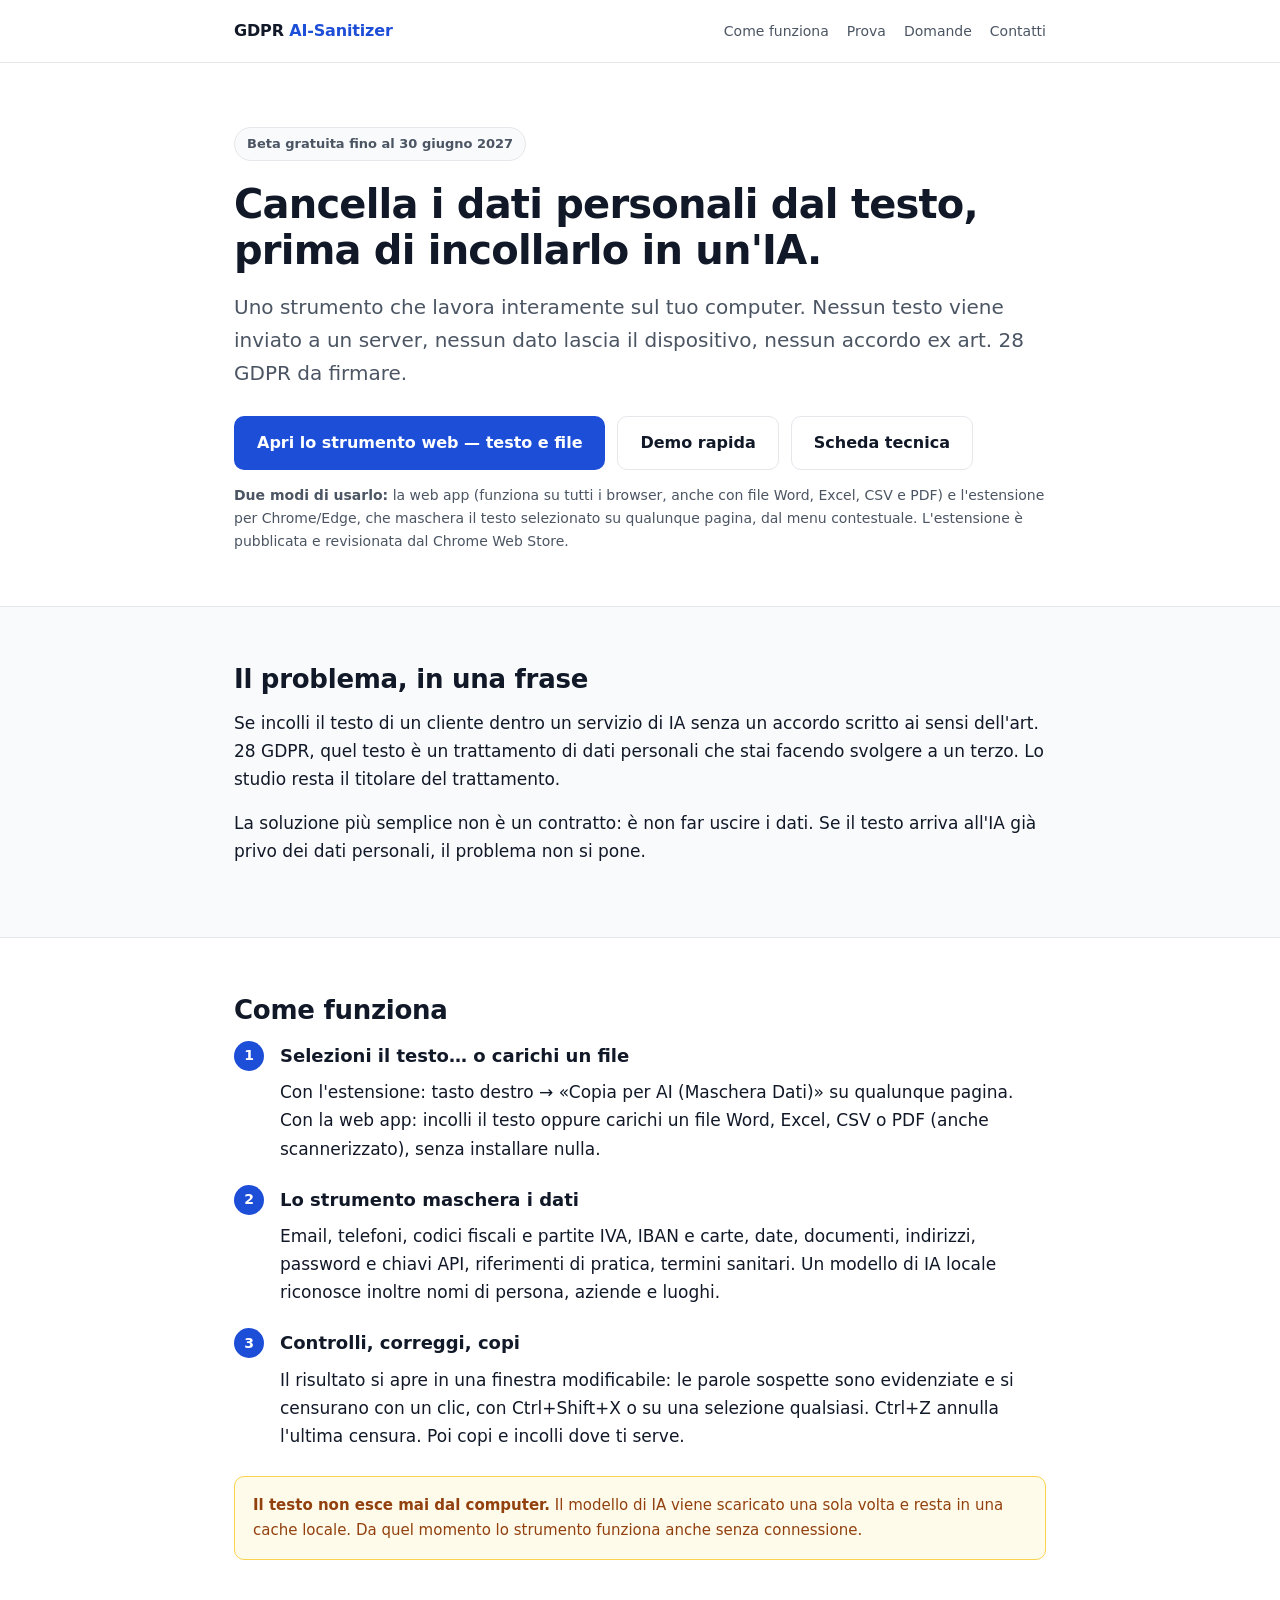
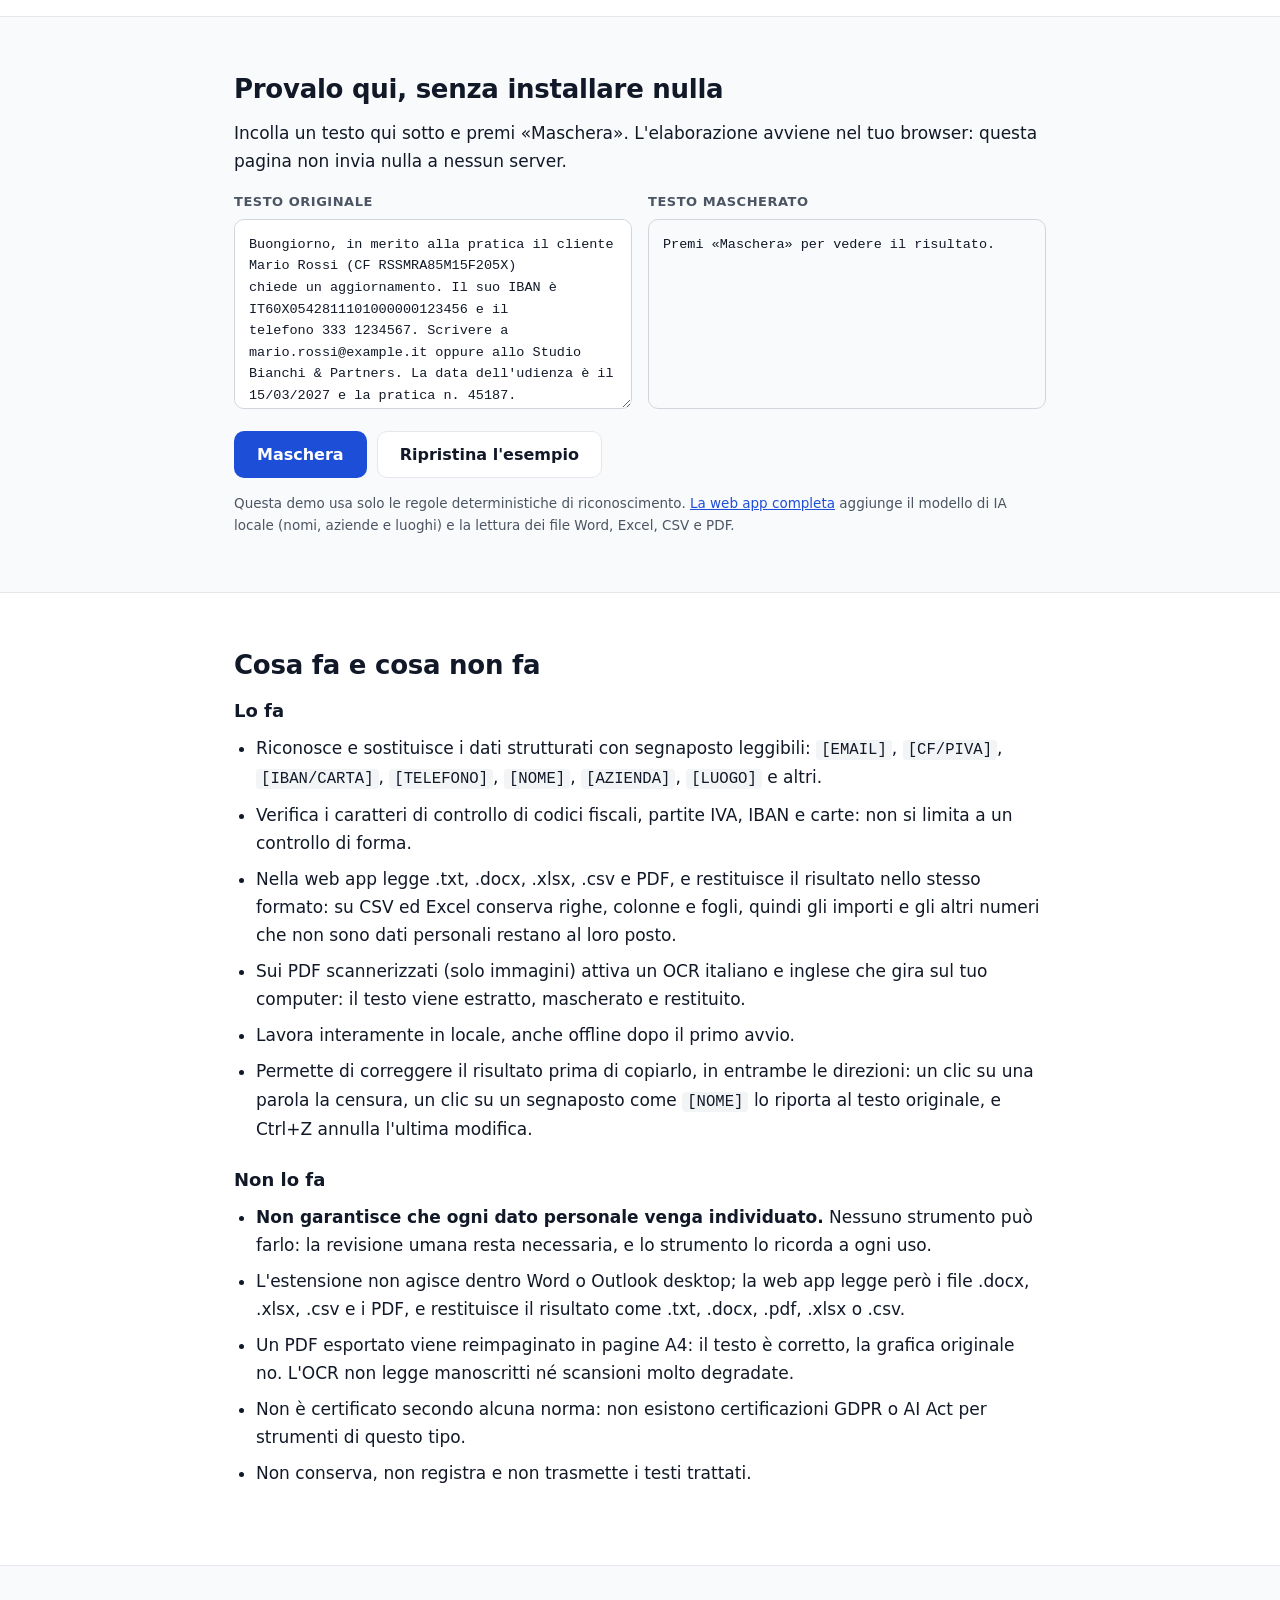
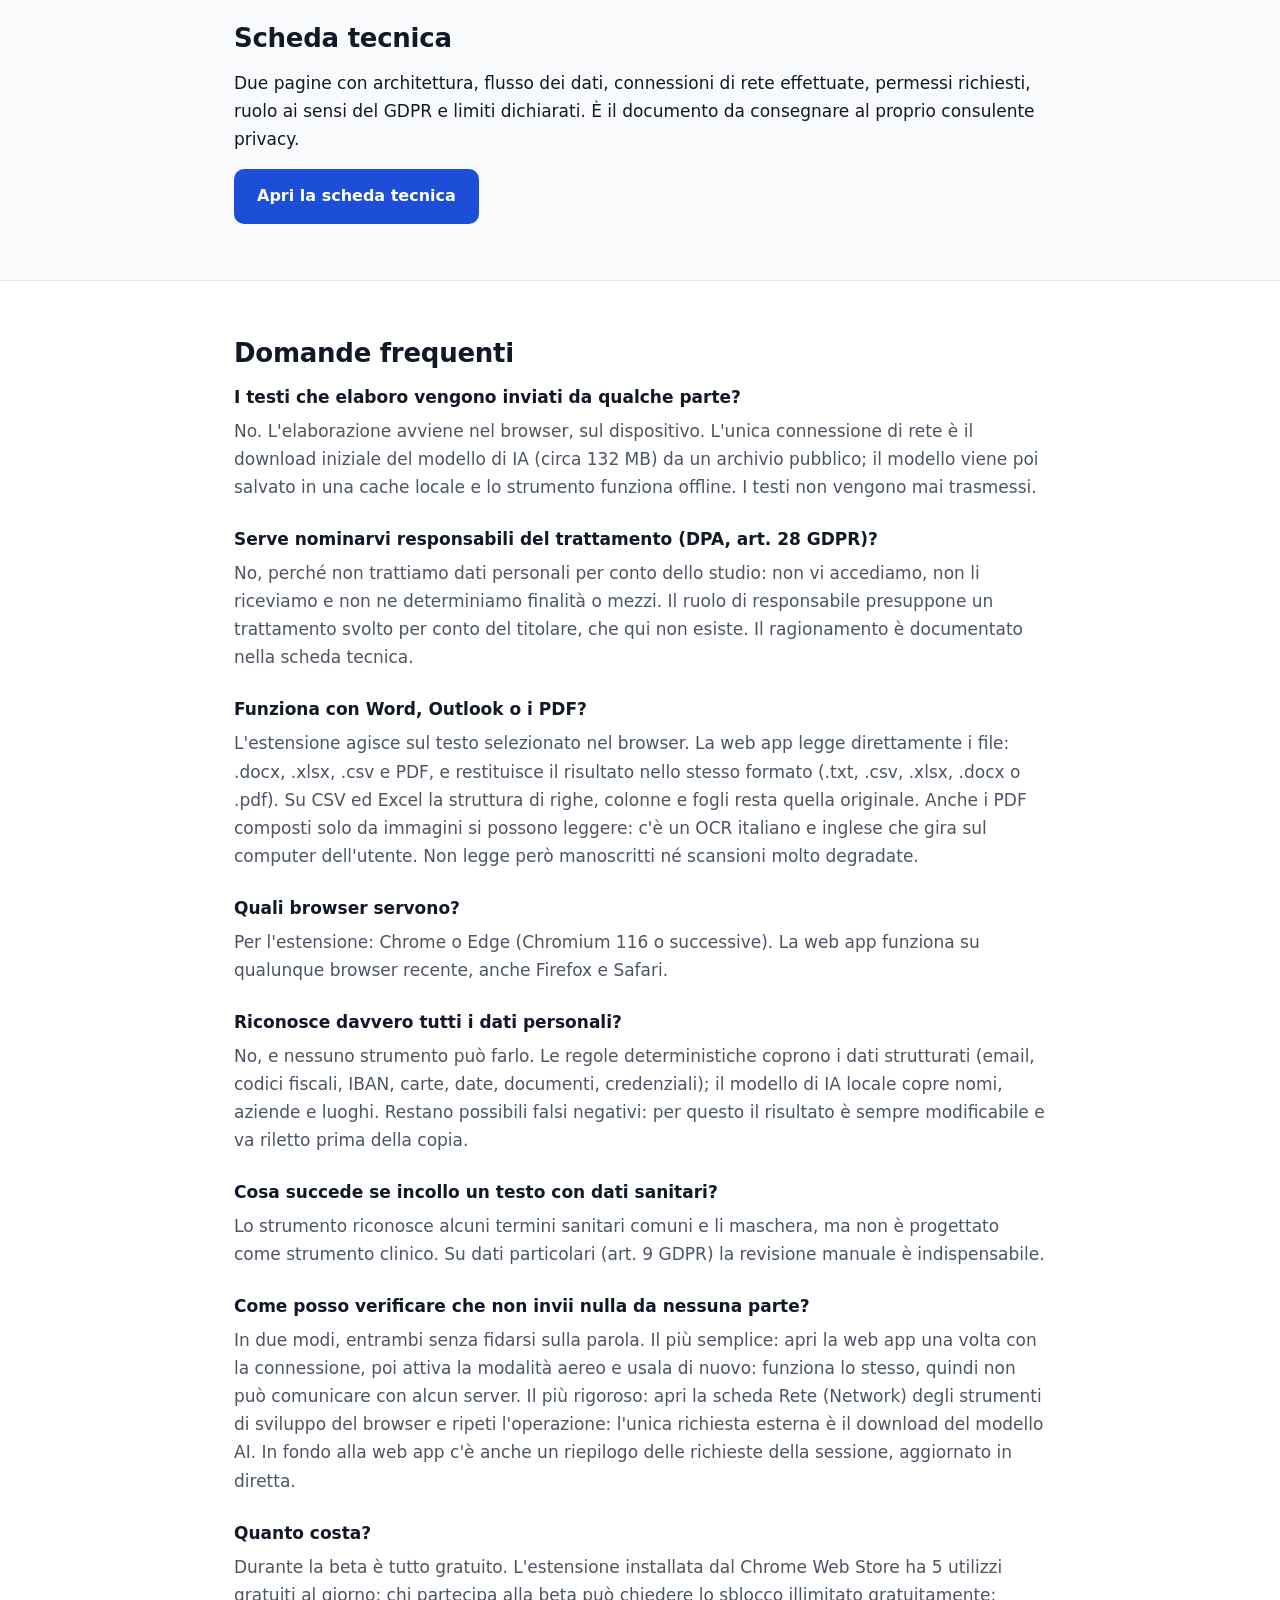
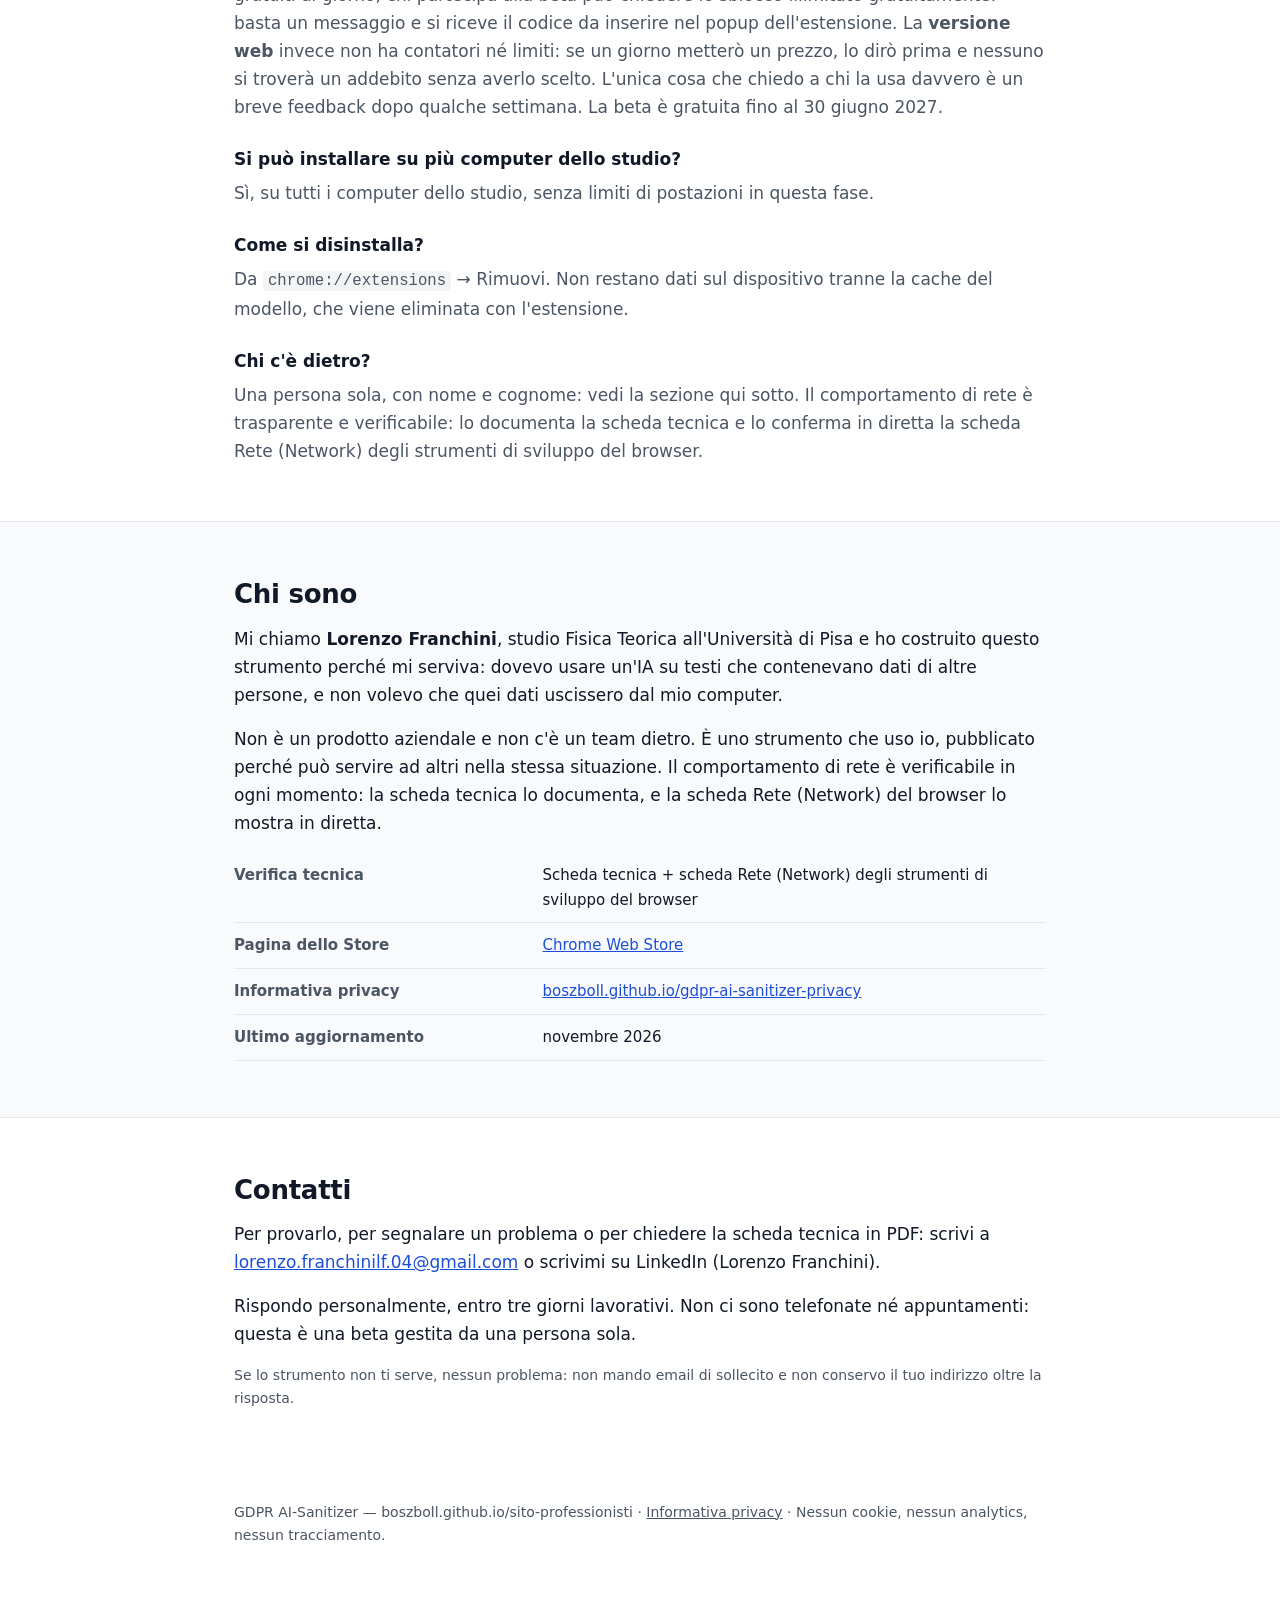
==== index.html @ 6999cfe6 "Aggiorna sito per professionisti" ====
<!doctype html>
<!--
  Landing page per studi professionali — GDPR AI-Sanitizer
  ---------------------------------------------------------------------------
  File autosufficiente: nessun font esterno, nessuno script di terze parti,
  nessun cookie, nessun analytics. Coerente con il prodotto che descrive.

  PRIMA DI PUBBLICARE, sostituire i segnaposto:
    Lorenzo Franchini          nome e cognome (es. Mario Rossi)
    Università di Pisa    (es. Università degli Studi di Milano)
    lorenzo.franchinilf.04@gmail.com         (es. info@tuodominio.it) — MAI una gmail
    boszboll.github.io/sito-professionisti       (es. gdpr-sanitizer.it)
    novembre 2026     (es. novembre 2026)
-->
<html lang="it">
<head>
<meta charset="utf-8">
<meta name="viewport" content="width=device-width, initial-scale=1">
<title>GDPR AI-Sanitizer — cancellare i dati personali prima di incollarli in un'IA</title>
<meta name="description" content="Strumento locale che rimuove dati personali dal testo prima di incollarlo in ChatGPT o in un'altra IA. Nessun testo lascia il computer, nessun accordo ex art. 28 da firmare.">
<meta name="robots" content="index, follow">
<link rel="icon" href="data:,">
<style>
  :root {
    --ink: #111827;
    --ink-soft: #4b5563;
    --line: #e5e7eb;
    --bg: #ffffff;
    --bg-soft: #f9fafb;
    --accent: #1d4ed8;
    --accent-dark: #1e40af;
    --warn-bg: #fffbeb;
    --warn-line: #fcd34d;
    --warn-ink: #92400e;
  }
  *, *::before, *::after { box-sizing: border-box; }
  html { -webkit-text-size-adjust: 100%; }
  body {
    margin: 0;
    background: var(--bg);
    color: var(--ink);
    font-family: ui-sans-serif, system-ui, -apple-system, "Segoe UI", Roboto, "Helvetica Neue", Arial, sans-serif;
    font-size: 17px;
    line-height: 1.65;
  }
  .wrap { width: 100%; max-width: 860px; margin: 0 auto; padding: 0 24px; }
  header.site { border-bottom: 1px solid var(--line); }
  header.site .wrap { display: flex; align-items: center; justify-content: space-between; gap: 16px; padding-top: 18px; padding-bottom: 18px; }
  .brand { font-weight: 700; font-size: 16px; letter-spacing: -0.01em; }
  .brand span { color: var(--accent); }
  header.site nav { display: flex; gap: 18px; font-size: 14px; }
  header.site nav a { color: var(--ink-soft); text-decoration: none; }
  header.site nav a:hover { color: var(--accent); text-decoration: underline; }

  h1 { font-size: 40px; line-height: 1.15; letter-spacing: -0.02em; margin: 0 0 18px; font-weight: 800; }
  h2 { font-size: 26px; line-height: 1.25; letter-spacing: -0.01em; margin: 0 0 14px; font-weight: 700; }
  h3 { font-size: 18px; margin: 0 0 8px; font-weight: 700; }
  p { margin: 0 0 16px; }
  a { color: var(--accent); }
  .lead { font-size: 20px; color: var(--ink-soft); margin-bottom: 26px; }

  section { padding: 56px 0; border-bottom: 1px solid var(--line); }
  section:last-of-type { border-bottom: 0; }
  section.soft { background: var(--bg-soft); }

  .hero { padding: 64px 0 52px; }
  .hero .badge {
    display: inline-block; margin-bottom: 20px; padding: 5px 12px;
    border: 1px solid var(--line); border-radius: 999px;
    background: var(--bg-soft); color: var(--ink-soft);
    font-size: 13px; font-weight: 600;
  }
  .cta-row { display: flex; flex-wrap: wrap; gap: 12px; align-items: center; }
  .btn {
    display: inline-flex; align-items: center; justify-content: center;
    padding: 13px 22px; border-radius: 10px; border: 1px solid transparent;
    font-size: 16px; font-weight: 650; text-decoration: none; cursor: pointer;
    font-family: inherit;
  }
  .btn-primary { background: var(--accent); color: #fff; }
  .btn-primary:hover { background: var(--accent-dark); }
  .btn-secondary { background: #fff; color: var(--ink); border-color: var(--line); }
  .btn-secondary:hover { background: var(--bg-soft); }
  .cta-note { font-size: 14px; color: var(--ink-soft); margin: 14px 0 0; }

  ol.steps { counter-reset: s; list-style: none; margin: 0 0 26px; padding: 0; }
  ol.steps li { position: relative; padding-left: 46px; margin-bottom: 22px; }
  ol.steps li::before {
    counter-increment: s; content: counter(s);
    position: absolute; left: 0; top: 0;
    width: 30px; height: 30px; border-radius: 50%;
    background: var(--accent); color: #fff;
    display: flex; align-items: center; justify-content: center;
    font-size: 14px; font-weight: 700;
  }

  .demo-grid { display: grid; gap: 16px; }
  .demo-col label { display: block; font-size: 13px; font-weight: 700; margin-bottom: 6px; color: var(--ink-soft); text-transform: uppercase; letter-spacing: 0.04em; }
  textarea, pre.out {
    width: 100%; min-height: 190px; margin: 0; padding: 14px;
    border: 1px solid #d1d5db; border-radius: 10px;
    background: #fff; color: var(--ink);
    font-family: ui-monospace, SFMono-Regular, Menlo, Consolas, monospace;
    font-size: 13.5px; line-height: 1.6;
    white-space: pre-wrap; overflow-wrap: anywhere; overflow-y: auto;
  }
  textarea { resize: vertical; }
  textarea:focus { outline: 2px solid rgba(29, 78, 216, 0.35); border-color: var(--accent); }
  pre.out { background: #f9fafb; }
  pre.out .ph { background: #fde68a; color: #78350f; border-radius: 3px; padding: 0 1px; font-weight: 700; }
  .demo-bar { display: flex; flex-wrap: wrap; gap: 10px; align-items: center; margin-top: 14px; }
  .demo-count { font-size: 14px; color: var(--ink-soft); margin: 0; }
  .demo-note { font-size: 13.5px; color: var(--ink-soft); margin: 14px 0 0; }

  .box-warn { background: var(--warn-bg); border: 1px solid var(--warn-line); color: var(--warn-ink); border-radius: 10px; padding: 16px 18px; font-size: 15px; }
  .box-warn strong { font-weight: 700; }

  ul.plain { margin: 0 0 22px; padding-left: 22px; }
  ul.plain li { margin-bottom: 8px; }
  code { font-family: ui-monospace, SFMono-Regular, Menlo, Consolas, monospace; font-size: 0.92em; background: #f3f4f6; padding: 1px 5px; border-radius: 4px; }

  dl.faq { margin: 0; }
  dl.faq dt { font-weight: 700; margin-top: 24px; }
  dl.faq dt:first-child { margin-top: 0; }
  dl.faq dd { margin: 6px 0 0; color: var(--ink-soft); }

  table.meta { width: 100%; border-collapse: collapse; font-size: 15px; }
  table.meta th, table.meta td { text-align: left; padding: 10px 0; border-bottom: 1px solid var(--line); vertical-align: top; }
  table.meta th { width: 38%; color: var(--ink-soft); font-weight: 600; }

  footer.site { padding: 34px 0 48px; font-size: 14px; color: var(--ink-soft); }
  footer.site a { color: var(--ink-soft); }

  @media (min-width: 720px) { .demo-grid { grid-template-columns: 1fr 1fr; } }
  @media (max-width: 640px) {
    body { font-size: 16px; }
    h1 { font-size: 30px; }
    h2 { font-size: 22px; }
    .lead { font-size: 18px; }
    section { padding: 42px 0; }
    header.site nav { display: none; }
  }
</style>
</head>
<body>

<header class="site">
  <div class="wrap">
    <div class="brand">GDPR <span>AI-Sanitizer</span></div>
    <nav>
      <a href="#come-funziona">Come funziona</a>
      <a href="#prova">Prova</a>
      <a href="#domande">Domande</a>
      <a href="#contatti">Contatti</a>
    </nav>
  </div>
</header>

<main>

  <section class="hero">
    <div class="wrap">
      <div class="badge">Beta gratuita fino al 30 giugno 2027</div>
      <h1>Cancella i dati personali dal testo, prima di incollarlo in un'IA.</h1>
      <p class="lead">
        Uno strumento che lavora interamente sul tuo computer. Nessun testo viene inviato
        a un server, nessun dato lascia il dispositivo, nessun accordo ex art. 28 GDPR da firmare.
      </p>
      <div class="cta-row">
        <a class="btn btn-primary" href="app.html">Apri lo strumento web — testo e file</a>
        <a class="btn btn-secondary" href="#prova">Demo rapida</a>
        <a class="btn btn-secondary" href="scheda-tecnica.html">Scheda tecnica</a>
      </div>
      <p class="cta-note">
        <strong>Due modi di usarlo:</strong> la web app (funziona su tutti i browser, anche con file
        Word, Excel, CSV e PDF) e l'estensione per Chrome/Edge, che maschera il testo selezionato su
        qualunque pagina, dal menu contestuale. L'estensione è pubblicata e revisionata dal
        Chrome Web Store.
      </p>
    </div>
  </section>

  <section class="soft">
    <div class="wrap">
      <h2>Il problema, in una frase</h2>
      <p>
        Se incolli il testo di un cliente dentro un servizio di IA senza un accordo scritto
        ai sensi dell'art. 28 GDPR, quel testo è un trattamento di dati personali che stai
        facendo svolgere a un terzo. Lo studio resta il titolare del trattamento.
      </p>
      <p>
        La soluzione più semplice non è un contratto: è non far uscire i dati.
        Se il testo arriva all'IA già privo dei dati personali, il problema non si pone.
      </p>
    </div>
  </section>

  <section id="come-funziona">
    <div class="wrap">
      <h2>Come funziona</h2>
      <ol class="steps">
        <li>
          <h3>Selezioni il testo… o carichi un file</h3>
          <p>
            Con l'estensione: tasto destro &rarr; «Copia per AI (Maschera Dati)» su qualunque
            pagina. Con la web app: incolli il testo oppure carichi un file Word, Excel, CSV
            o PDF (anche scannerizzato), senza installare nulla.
          </p>
        </li>
        <li>
          <h3>Lo strumento maschera i dati</h3>
          <p>
            Email, telefoni, codici fiscali e partite IVA, IBAN e carte, date, documenti,
            indirizzi, password e chiavi API, riferimenti di pratica, termini sanitari.
            Un modello di IA locale riconosce inoltre nomi di persona, aziende e luoghi.
          </p>
        </li>
        <li>
          <h3>Controlli, correggi, copi</h3>
          <p>
            Il risultato si apre in una finestra modificabile: le parole sospette sono
            evidenziate e si censurano con un clic, con Ctrl+Shift+X o su una selezione
            qualsiasi. Ctrl+Z annulla l'ultima censura. Poi copi e incolli dove ti serve.
          </p>
        </li>
      </ol>
      <div class="box-warn">
        <strong>Il testo non esce mai dal computer.</strong> Il modello di IA viene scaricato
        una sola volta e resta in una cache locale. Da quel momento lo strumento funziona
        anche senza connessione.
      </div>
    </div>
  </section>

  <section id="prova" class="soft">
    <div class="wrap">
      <h2>Provalo qui, senza installare nulla</h2>
      <p>
        Incolla un testo qui sotto e premi «Maschera». L'elaborazione avviene nel tuo browser:
        questa pagina non invia nulla a nessun server.
      </p>
      <div class="demo-grid">
        <div class="demo-col">
          <label for="demo-input">Testo originale</label>
          <textarea id="demo-input" spellcheck="false"></textarea>
        </div>
        <div class="demo-col">
          <label for="demo-output">Testo mascherato</label>
          <pre class="out" id="demo-output" aria-live="polite">Il risultato apparirà qui.</pre>
        </div>
      </div>
      <div class="demo-bar">
        <button class="btn btn-primary" type="button" id="demo-run">Maschera</button>
        <button class="btn btn-secondary" type="button" id="demo-reset">Ripristina l'esempio</button>
        <p class="demo-count" id="demo-count"></p>
      </div>
      <p class="demo-note">
        Questa demo usa solo le regole deterministiche di riconoscimento.
        <a href="app.html">La web app completa</a> aggiunge il modello di IA locale
        (nomi, aziende e luoghi) e la lettura dei file Word, Excel, CSV e PDF.
      </p>
    </div>
  </section>

  <section>
    <div class="wrap">
      <h2>Cosa fa e cosa non fa</h2>
      <h3>Lo fa</h3>
      <ul class="plain">
        <li>Riconosce e sostituisce i dati strutturati con segnaposto leggibili: <code>[EMAIL]</code>, <code>[CF/PIVA]</code>, <code>[IBAN/CARTA]</code>, <code>[TELEFONO]</code>, <code>[NOME]</code>, <code>[AZIENDA]</code>, <code>[LUOGO]</code> e altri.</li>
        <li>Verifica i caratteri di controllo di codici fiscali, partite IVA, IBAN e carte: non si limita a un controllo di forma.</li>
        <li>Nella web app legge .txt, .docx, .xlsx, .csv e PDF, e restituisce il risultato nello stesso formato: su CSV ed Excel conserva righe, colonne e fogli, quindi gli importi e gli altri numeri che non sono dati personali restano al loro posto.</li>
        <li>Sui PDF scannerizzati (solo immagini) attiva un OCR italiano e inglese che gira sul tuo computer: il testo viene estratto, mascherato e restituito.</li>
        <li>Lavora interamente in locale, anche offline dopo il primo avvio.</li>
        <li>Permette di correggere il risultato prima di copiarlo, in entrambe le direzioni: un clic su una parola la censura, un clic su un segnaposto come <code>[NOME]</code> lo riporta al testo originale, e Ctrl+Z annulla l'ultima modifica.</li>
      </ul>
      <h3>Non lo fa</h3>
      <ul class="plain">
        <li><strong>Non garantisce che ogni dato personale venga individuato.</strong> Nessuno strumento può farlo: la revisione umana resta necessaria, e lo strumento lo ricorda a ogni uso.</li>
        <li>L'estensione non agisce dentro Word o Outlook desktop; la web app legge però i file .docx, .xlsx, .csv e i PDF, e restituisce il risultato come .txt, .docx, .pdf, .xlsx o .csv.</li>
        <li>Un PDF esportato viene reimpaginato in pagine A4: il testo è corretto, la grafica originale no. L'OCR non legge manoscritti né scansioni molto degradate.</li>
        <li>Non è certificato secondo alcuna norma: non esistono certificazioni GDPR o AI Act per strumenti di questo tipo.</li>
        <li>Non conserva, non registra e non trasmette i testi trattati.</li>
      </ul>
    </div>
  </section>

  <section class="soft">
    <div class="wrap">
      <h2>Scheda tecnica</h2>
      <p>
        Due pagine con architettura, flusso dei dati, connessioni di rete effettuate,
        permessi richiesti, ruolo ai sensi del GDPR e limiti dichiarati.
        È il documento da consegnare al proprio consulente privacy.
      </p>
      <div class="cta-row">
        <a class="btn btn-primary" href="scheda-tecnica.html">Apri la scheda tecnica</a>
      </div>
    </div>
  </section>

  <section id="domande">
    <div class="wrap">
      <h2>Domande frequenti</h2>
      <dl class="faq">
        <dt>I testi che elaboro vengono inviati da qualche parte?</dt>
        <dd>
          No. L'elaborazione avviene nel browser, sul dispositivo. L'unica connessione di rete
          è il download iniziale del modello di IA (circa 132 MB) da un archivio pubblico;
          il modello viene poi salvato in una cache locale e lo strumento funziona offline.
          I testi non vengono mai trasmessi.
        </dd>

        <dt>Serve nominarvi responsabili del trattamento (DPA, art. 28 GDPR)?</dt>
        <dd>
          No, perché non trattiamo dati personali per conto dello studio: non vi accediamo,
          non li riceviamo e non ne determiniamo finalità o mezzi. Il ruolo di responsabile
          presuppone un trattamento svolto per conto del titolare, che qui non esiste.
          Il ragionamento è documentato nella scheda tecnica.
        </dd>

        <dt>Funziona con Word, Outlook o i PDF?</dt>
        <dd>
          L'estensione agisce sul testo selezionato nel browser. La web app legge direttamente
          i file: .docx, .xlsx, .csv e PDF, e restituisce il risultato nello stesso formato
          (.txt, .csv, .xlsx, .docx o .pdf). Su CSV ed Excel la struttura di righe, colonne e
          fogli resta quella originale. Anche i PDF composti solo da immagini si possono
          leggere: c'è un OCR italiano e inglese che gira sul computer dell'utente. Non legge
          però manoscritti né scansioni molto degradate.
        </dd>

        <dt>Quali browser servono?</dt>
        <dd>
          Per l'estensione: Chrome o Edge (Chromium 116 o successive). La web app funziona su
          qualunque browser recente, anche Firefox e Safari.
        </dd>

        <dt>Riconosce davvero tutti i dati personali?</dt>
        <dd>
          No, e nessuno strumento può farlo. Le regole deterministiche coprono i dati
          strutturati (email, codici fiscali, IBAN, carte, date, documenti, credenziali);
          il modello di IA locale copre nomi, aziende e luoghi. Restano possibili
          falsi negativi: per questo il risultato è sempre modificabile e va riletto
          prima della copia.
        </dd>

        <dt>Cosa succede se incollo un testo con dati sanitari?</dt>
        <dd>
          Lo strumento riconosce alcuni termini sanitari comuni e li maschera, ma non
          è progettato come strumento clinico. Su dati particolari (art. 9 GDPR) la
          revisione manuale è indispensabile.
        </dd>

        <dt>Come posso verificare che non invii nulla da nessuna parte?</dt>
        <dd>
          In due modi, entrambi senza fidarsi sulla parola. Il più semplice: apri la web app
          una volta con la connessione, poi attiva la modalità aereo e usala di nuovo:
          funziona lo stesso, quindi non può comunicare con alcun server. Il più rigoroso:
          apri la scheda Rete (Network) degli strumenti di sviluppo del browser e ripeti
          l'operazione: l'unica richiesta esterna è il download del modello AI. In fondo
          alla web app c'è anche un riepilogo delle richieste della sessione, aggiornato
          in diretta.
        </dd>

        <dt>Quanto costa?</dt>
        <dd>
          Durante la beta è tutto gratuito. L'estensione installata dal Chrome Web Store ha
          5 utilizzi gratuiti al giorno; chi partecipa alla beta può chiedere lo sblocco
          illimitato gratuitamente: basta un messaggio e si riceve il codice da inserire nel
          popup dell'estensione. La <strong>versione web</strong> invece non ha contatori né
          limiti: se un giorno metterò un prezzo, lo dirò prima e nessuno si troverà un
          addebito senza averlo scelto. L'unica cosa che chiedo a chi la usa davvero è un breve
          feedback dopo qualche settimana. La beta è gratuita fino al 30 giugno 2027.
        </dd>

        <dt>Si può installare su più computer dello studio?</dt>
        <dd>Sì, su tutti i computer dello studio, senza limiti di postazioni in questa fase.</dd>

        <dt>Come si disinstalla?</dt>
        <dd>
          Da <code>chrome://extensions</code> &rarr; Rimuovi. Non restano dati sul dispositivo
          tranne la cache del modello, che viene eliminata con l'estensione.
        </dd>

        <dt>Chi c'è dietro?</dt>
        <dd>
          Una persona sola, con nome e cognome: vedi la sezione qui sotto. Il comportamento di
          rete è trasparente e verificabile: lo documenta la scheda tecnica e lo conferma in
          diretta la scheda Rete (Network) degli strumenti di sviluppo del browser.
        </dd>
      </dl>
    </div>
  </section>

  <section class="soft">
    <div class="wrap">
      <h2>Chi sono</h2>
      <p>
        Mi chiamo <strong>Lorenzo Franchini</strong>, studio Fisica Teorica all'Università di Pisa
        e ho costruito questo strumento perché mi serviva: dovevo usare un'IA su testi che
        contenevano dati di altre persone, e non volevo che quei dati uscissero dal mio computer.
      </p>
      <p>
        Non è un prodotto aziendale e non c'è un team dietro. È uno strumento che uso io,
        pubblicato perché può servire ad altri nella stessa situazione. Il comportamento di rete
        è verificabile in ogni momento: la scheda tecnica lo documenta, e la scheda Rete (Network)
        del browser lo mostra in diretta.
      </p>
      <table class="meta">
        <tr><th>Verifica tecnica</th><td>Scheda tecnica + scheda Rete (Network) degli strumenti di sviluppo del browser</td></tr>
        <tr><th>Pagina dello Store</th><td><a href="https://chromewebstore.google.com/detail/moblojgamlhblckpdifjemingelgbige" rel="noopener noreferrer" target="_blank">Chrome Web Store</a></td></tr>
        <tr><th>Informativa privacy</th><td><a href="https://boszboll.github.io/gdpr-ai-sanitizer-privacy/" rel="noopener noreferrer" target="_blank">boszboll.github.io/gdpr-ai-sanitizer-privacy</a></td></tr>
        <tr><th>Ultimo aggiornamento</th><td>novembre 2026</td></tr>
      </table>
    </div>
  </section>

  <section id="contatti">
    <div class="wrap">
      <h2>Contatti</h2>
      <p>
        Per provarlo, per segnalare un problema o per chiedere la scheda tecnica in PDF:
        scrivi a <a href="mailto:lorenzo.franchinilf.04@gmail.com">lorenzo.franchinilf.04@gmail.com</a>
        o scrivimi su LinkedIn (Lorenzo Franchini).
      </p>
      <p>
        Rispondo personalmente, entro tre giorni lavorativi. Non ci sono telefonate né
        appuntamenti: questa è una beta gestita da una persona sola.
      </p>
      <p class="cta-note">
        Se lo strumento non ti serve, nessun problema: non mando email di sollecito
        e non conservo il tuo indirizzo oltre la risposta.
      </p>
    </div>
  </section>

</main>

<footer class="site">
  <div class="wrap">
    <p>
      GDPR AI-Sanitizer — boszboll.github.io/sito-professionisti · <a href="https://boszboll.github.io/gdpr-ai-sanitizer-privacy/">Informativa privacy</a> ·
      Nessun cookie, nessun analytics, nessun tracciamento.
    </p>
  </div>
</footer>

<script src="sanitizer.js"></script>
<script>
(function () {
  "use strict";

  var ESEMPIO = [
    "Buongiorno, in merito alla pratica il cliente Mario Rossi (CF RSSMRA85M15F205X)",
    "chiede un aggiornamento. Il suo IBAN è IT60X0542811101000000123456 e il",
    "telefono 333 1234567. Scrivere a mario.rossi@example.it oppure allo Studio",
    "Bianchi & Partners. La data dell'udienza è il 15/03/2027 e la pratica n. 45187."
  ].join("\n");

  var PLACEHOLDER = /\[(?:EMAIL|TELEFONO|CF\/PIVA|IBAN\/CARTA|DATA|DOCUMENTO|PRATICA|CVV|INDIRIZZO|DATI SANITARI|SEGRETO|CHIAVE PRIVATA|NOME|AZIENDA|LUOGO|CENSURATO)\]/g;

  var input = document.getElementById("demo-input");
  var output = document.getElementById("demo-output");
  var count = document.getElementById("demo-count");

  function riempi() {
    input.value = ESEMPIO;
    output.textContent = "Premi «Maschera» per vedere il risultato.";
    count.textContent = "";
  }

  function maschera() {
    var testo = input.value;
    output.textContent = "";
    if (!testo.trim()) {
      output.textContent = "Incolla un testo nella casella di sinistra.";
      count.textContent = "";
      return;
    }
    if (!window.GdprSanitizer || typeof window.GdprSanitizer.sanitize !== "function") {
      output.textContent = "Motore di mascheratura non caricato.";
      return;
    }

    var risultato = window.GdprSanitizer.sanitize(testo);
    var posizione = 0;
    var trovato;
    PLACEHOLDER.lastIndex = 0;
    // Il testo entra nel DOM solo con textContent: nessun innerHTML.
    while ((trovato = PLACEHOLDER.exec(risultato.text)) !== null) {
      output.appendChild(document.createTextNode(risultato.text.slice(posizione, trovato.index)));
      var segnaposto = document.createElement("span");
      segnaposto.className = "ph";
      segnaposto.textContent = trovato[0];
      output.appendChild(segnaposto);
      posizione = trovato.index + trovato[0].length;
    }
    output.appendChild(document.createTextNode(risultato.text.slice(posizione)));

    count.textContent = risultato.total === 0
      ? "Nessun dato strutturato riconosciuto."
      : risultato.total === 1
        ? "1 dato sostituito."
        : risultato.total + " dati sostituiti.";
  }

  document.getElementById("demo-run").addEventListener("click", maschera);
  document.getElementById("demo-reset").addEventListener("click", riempi);
  riempi();
})();
</script>

</body>
</html>
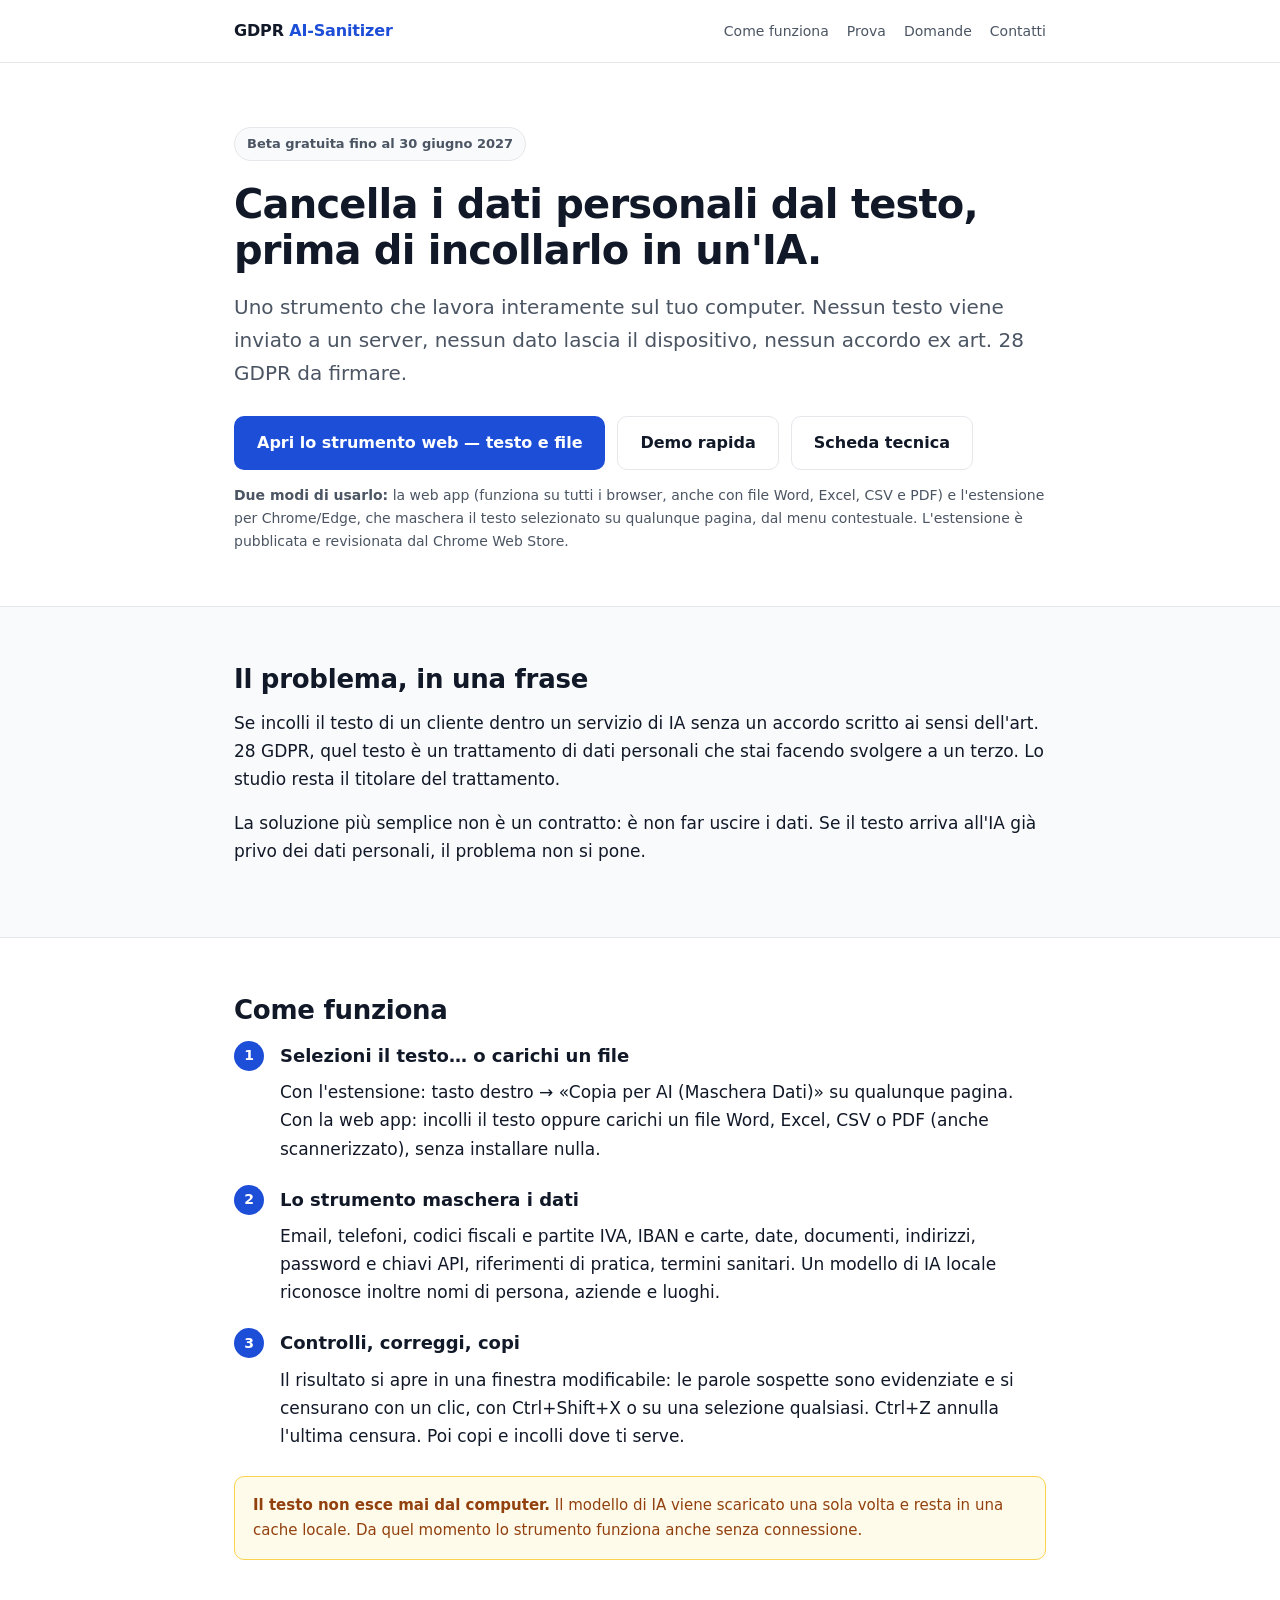
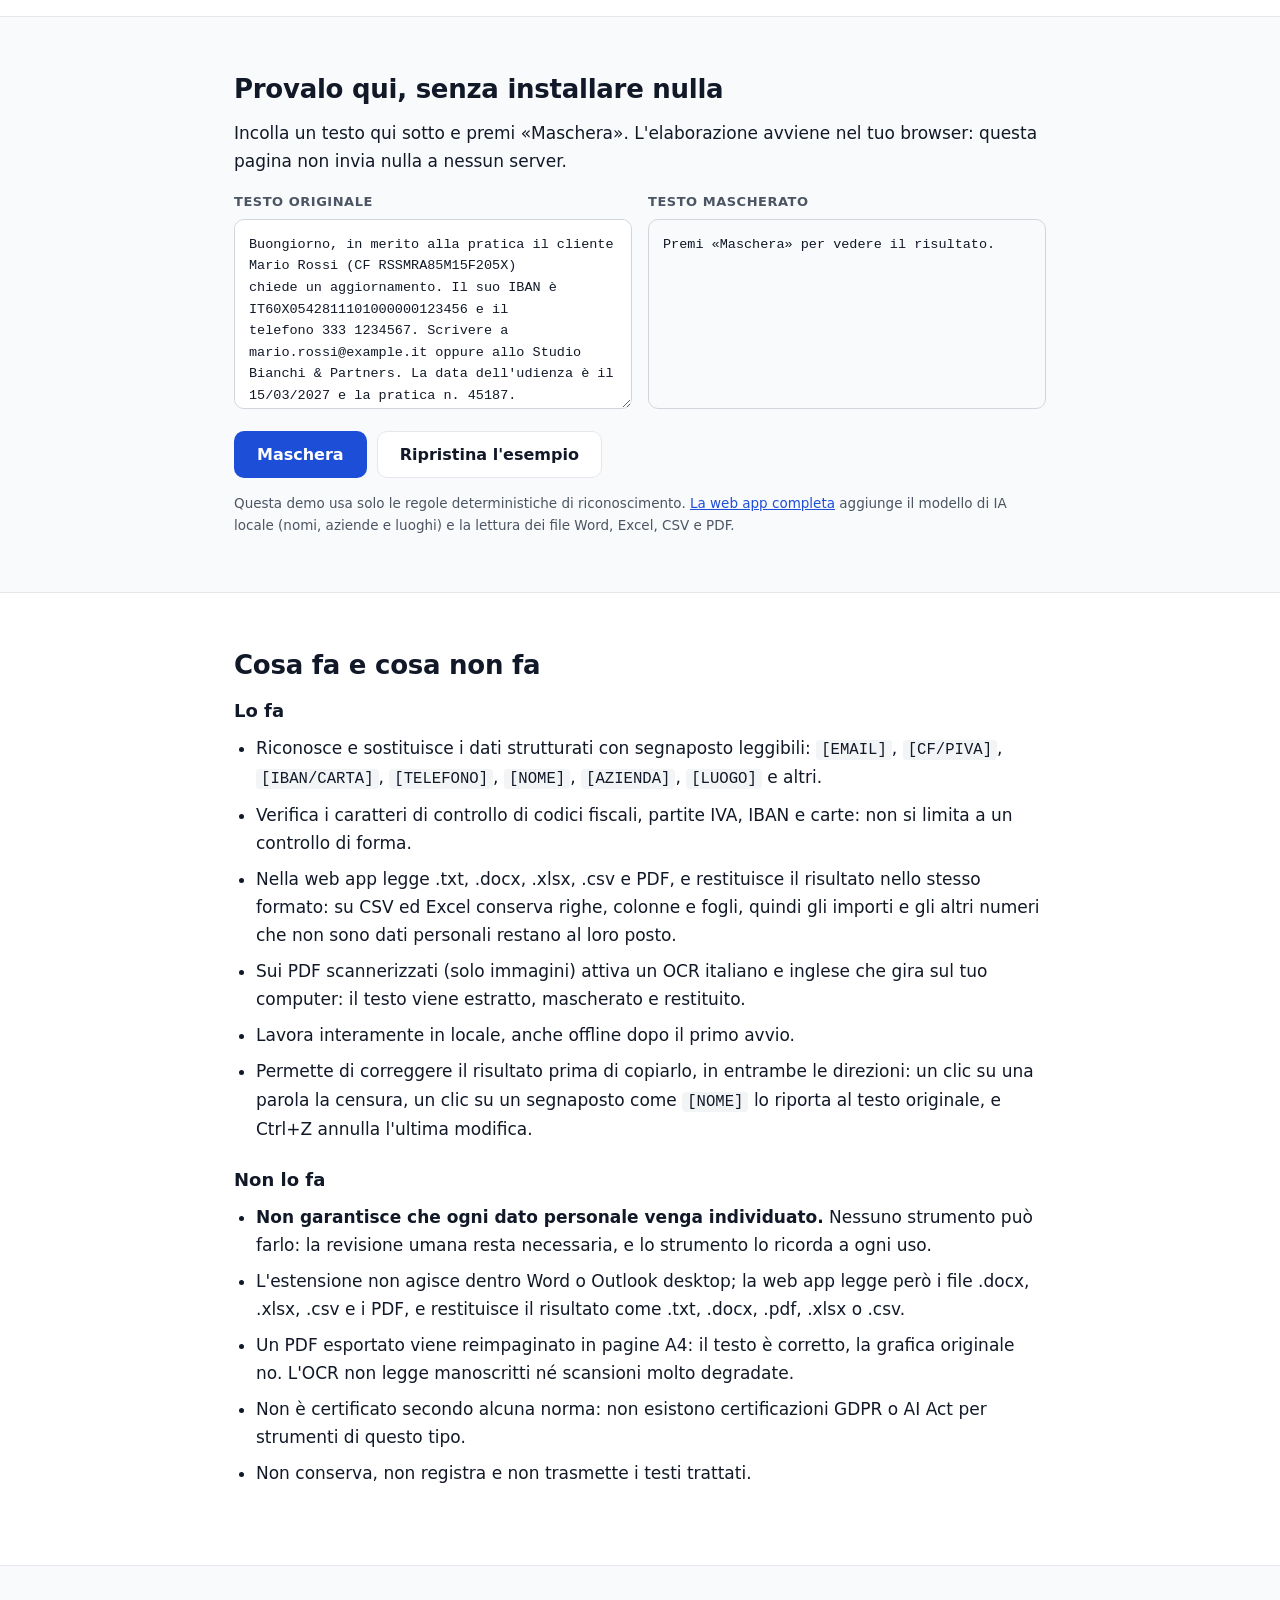
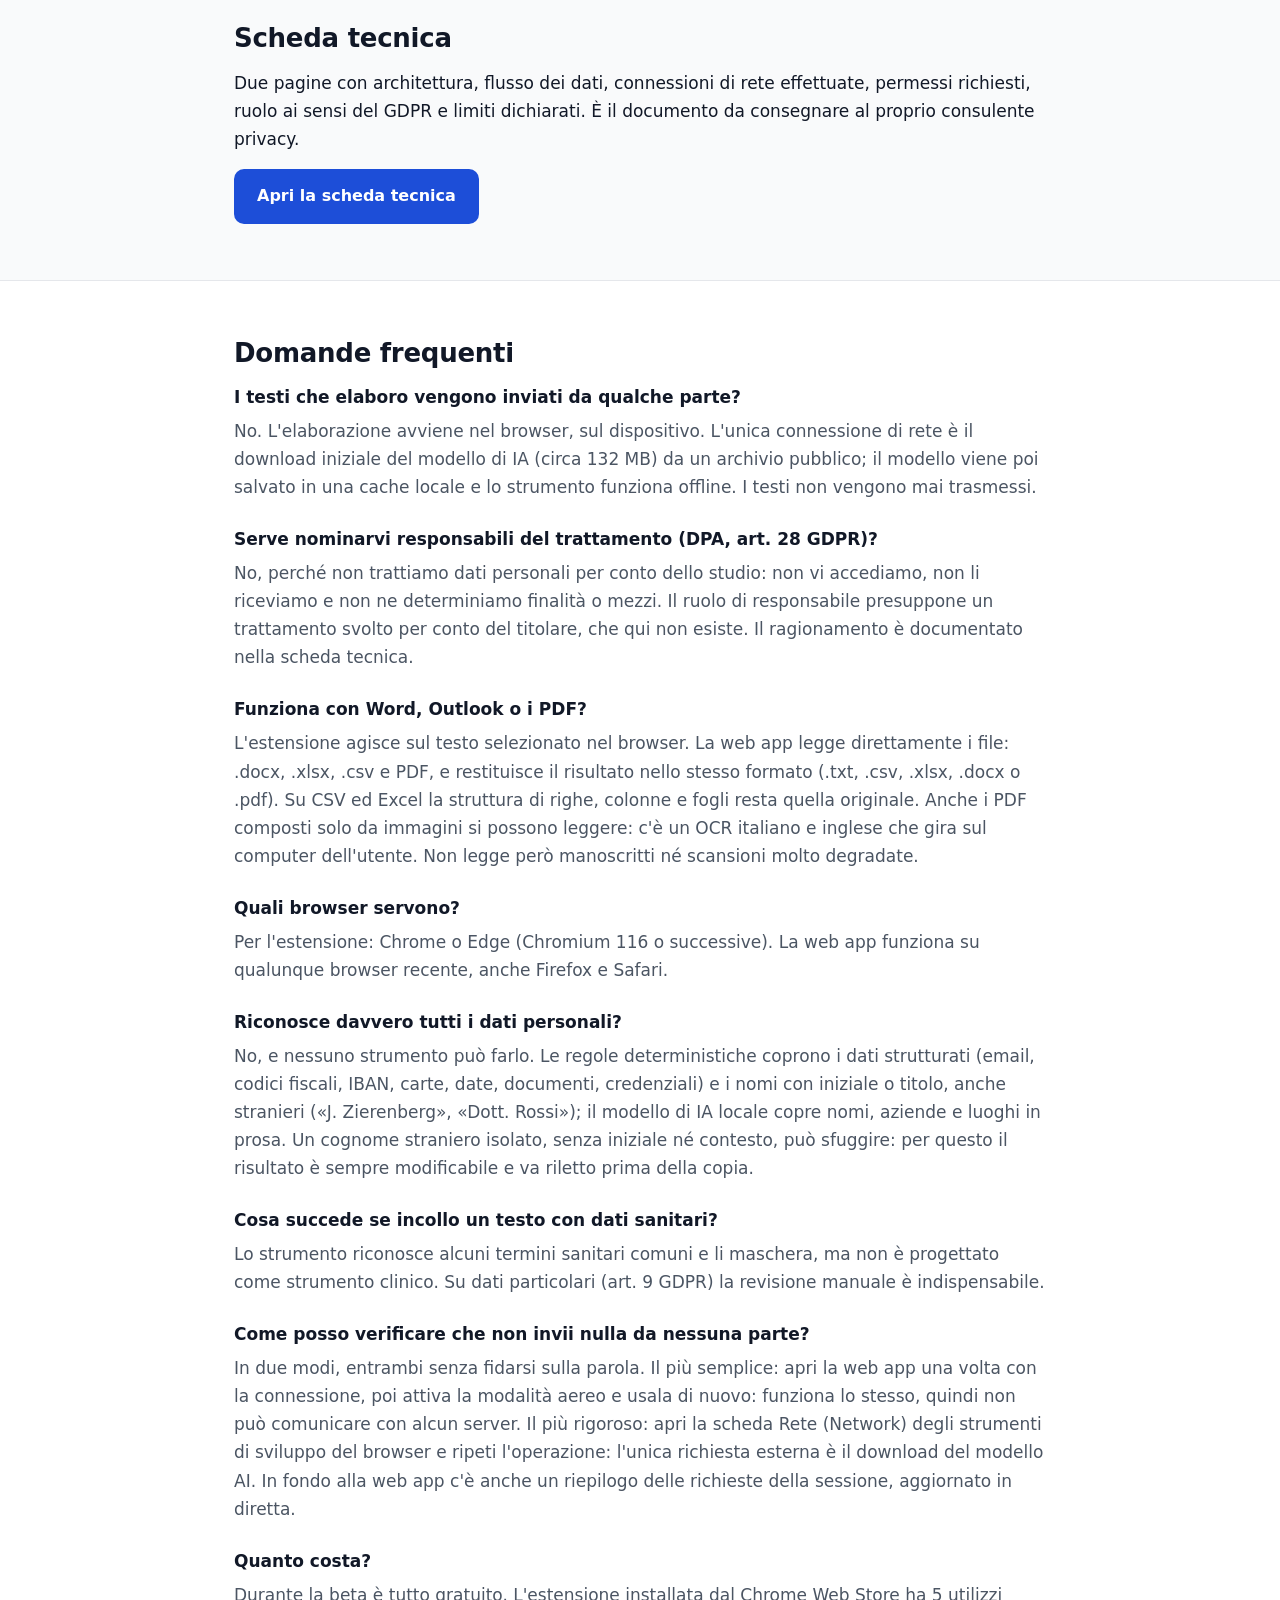
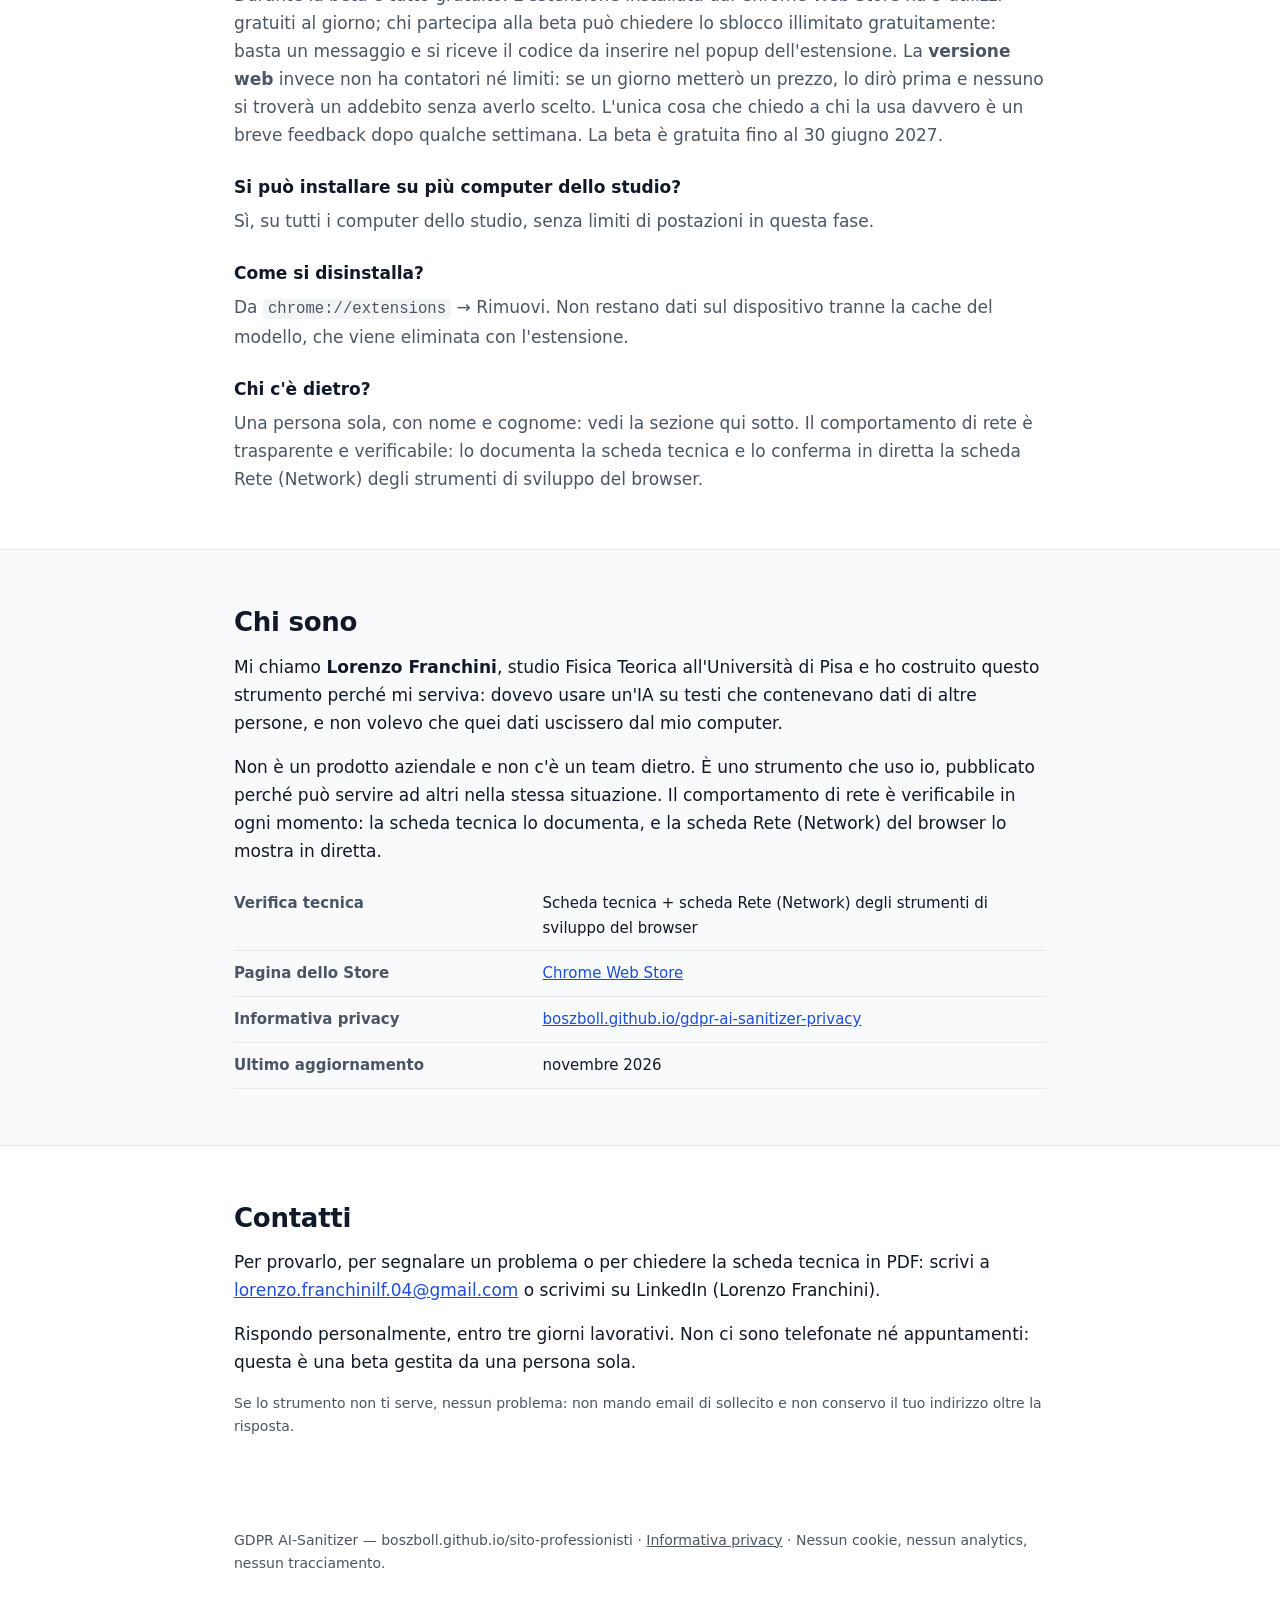
==== commit b2e63bbd: "Aggiorna sito per professionisti" ====
--- a/index.html
+++ b/index.html
@@ -338,10 +338,11 @@
         <dt>Riconosce davvero tutti i dati personali?</dt>
         <dd>
           No, e nessuno strumento può farlo. Le regole deterministiche coprono i dati
-          strutturati (email, codici fiscali, IBAN, carte, date, documenti, credenziali);
-          il modello di IA locale copre nomi, aziende e luoghi. Restano possibili
-          falsi negativi: per questo il risultato è sempre modificabile e va riletto
-          prima della copia.
+          strutturati (email, codici fiscali, IBAN, carte, date, documenti, credenziali) e i
+          nomi con iniziale o titolo, anche stranieri («J. Zierenberg», «Dott. Rossi»); il
+          modello di IA locale copre nomi, aziende e luoghi in prosa. Un cognome straniero
+          isolato, senza iniziale né contesto, può sfuggire: per questo il risultato è sempre
+          modificabile e va riletto prima della copia.
         </dd>
 
         <dt>Cosa succede se incollo un testo con dati sanitari?</dt>
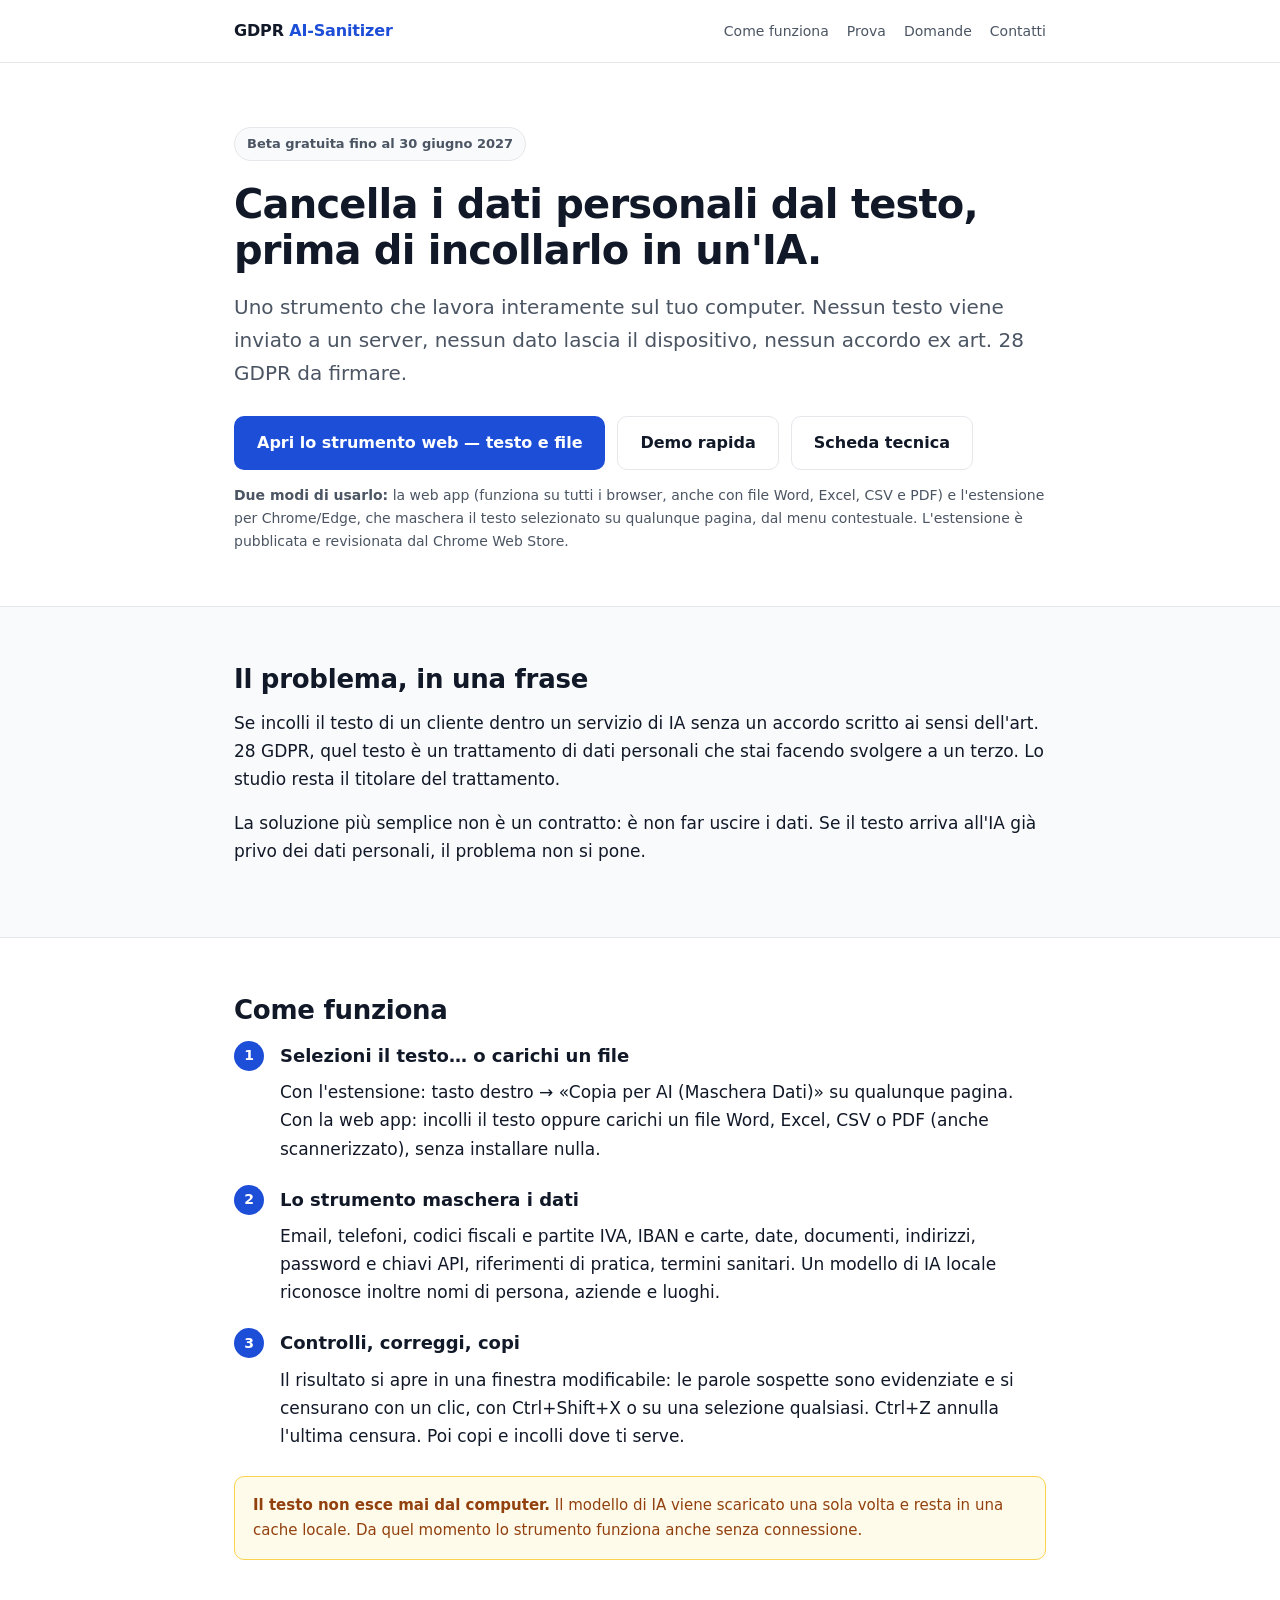
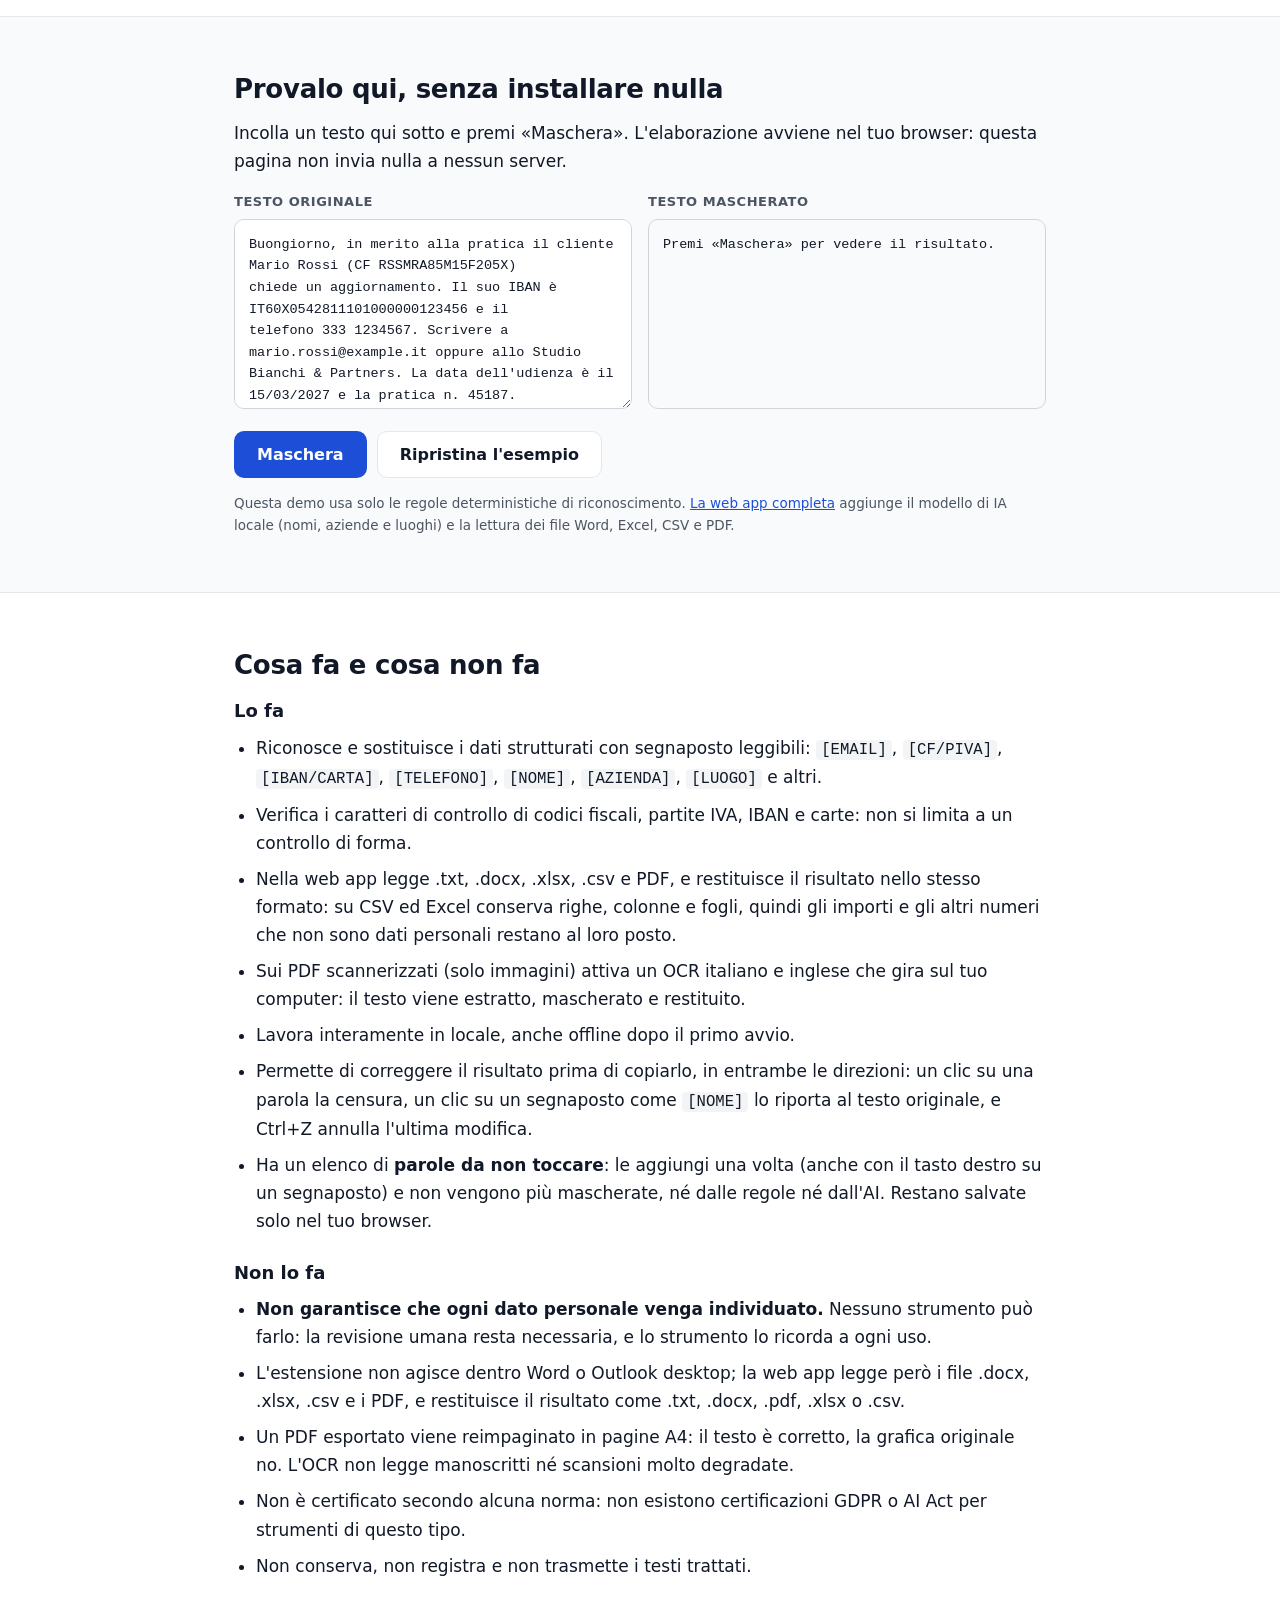
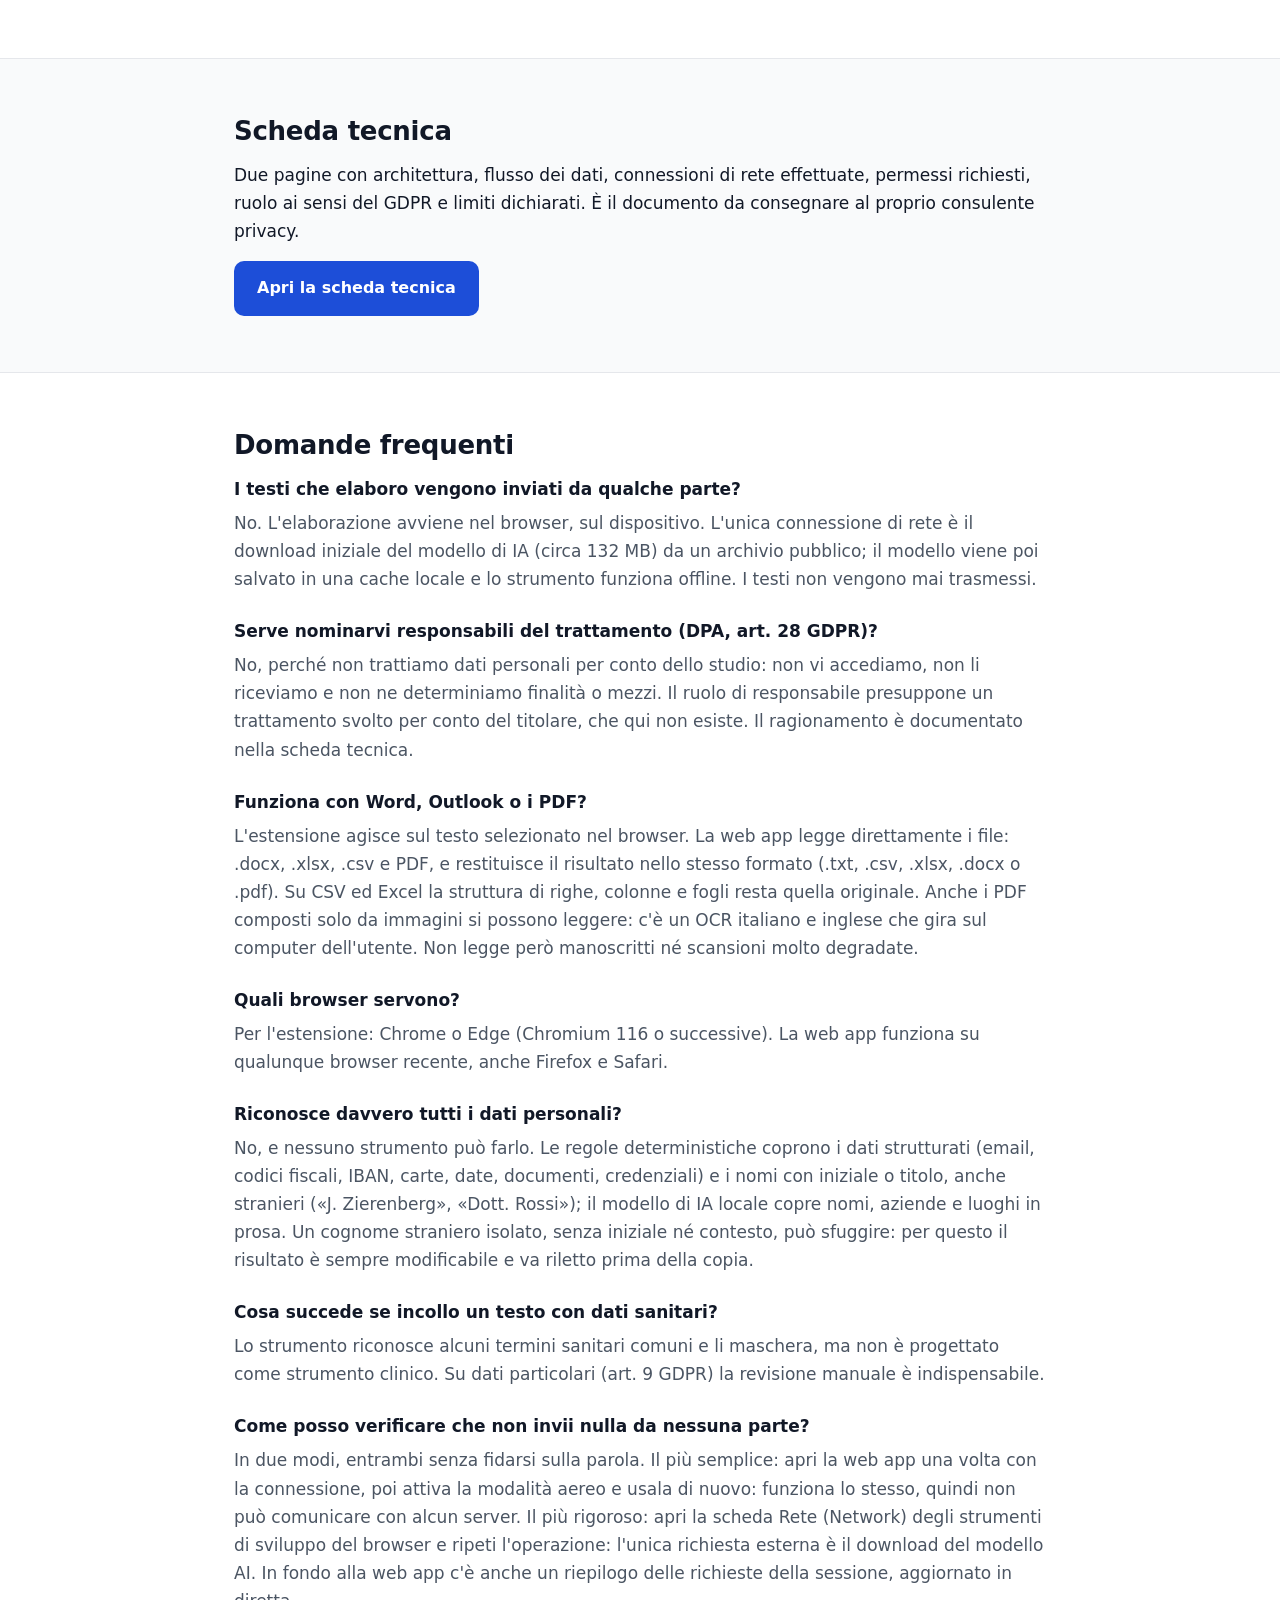
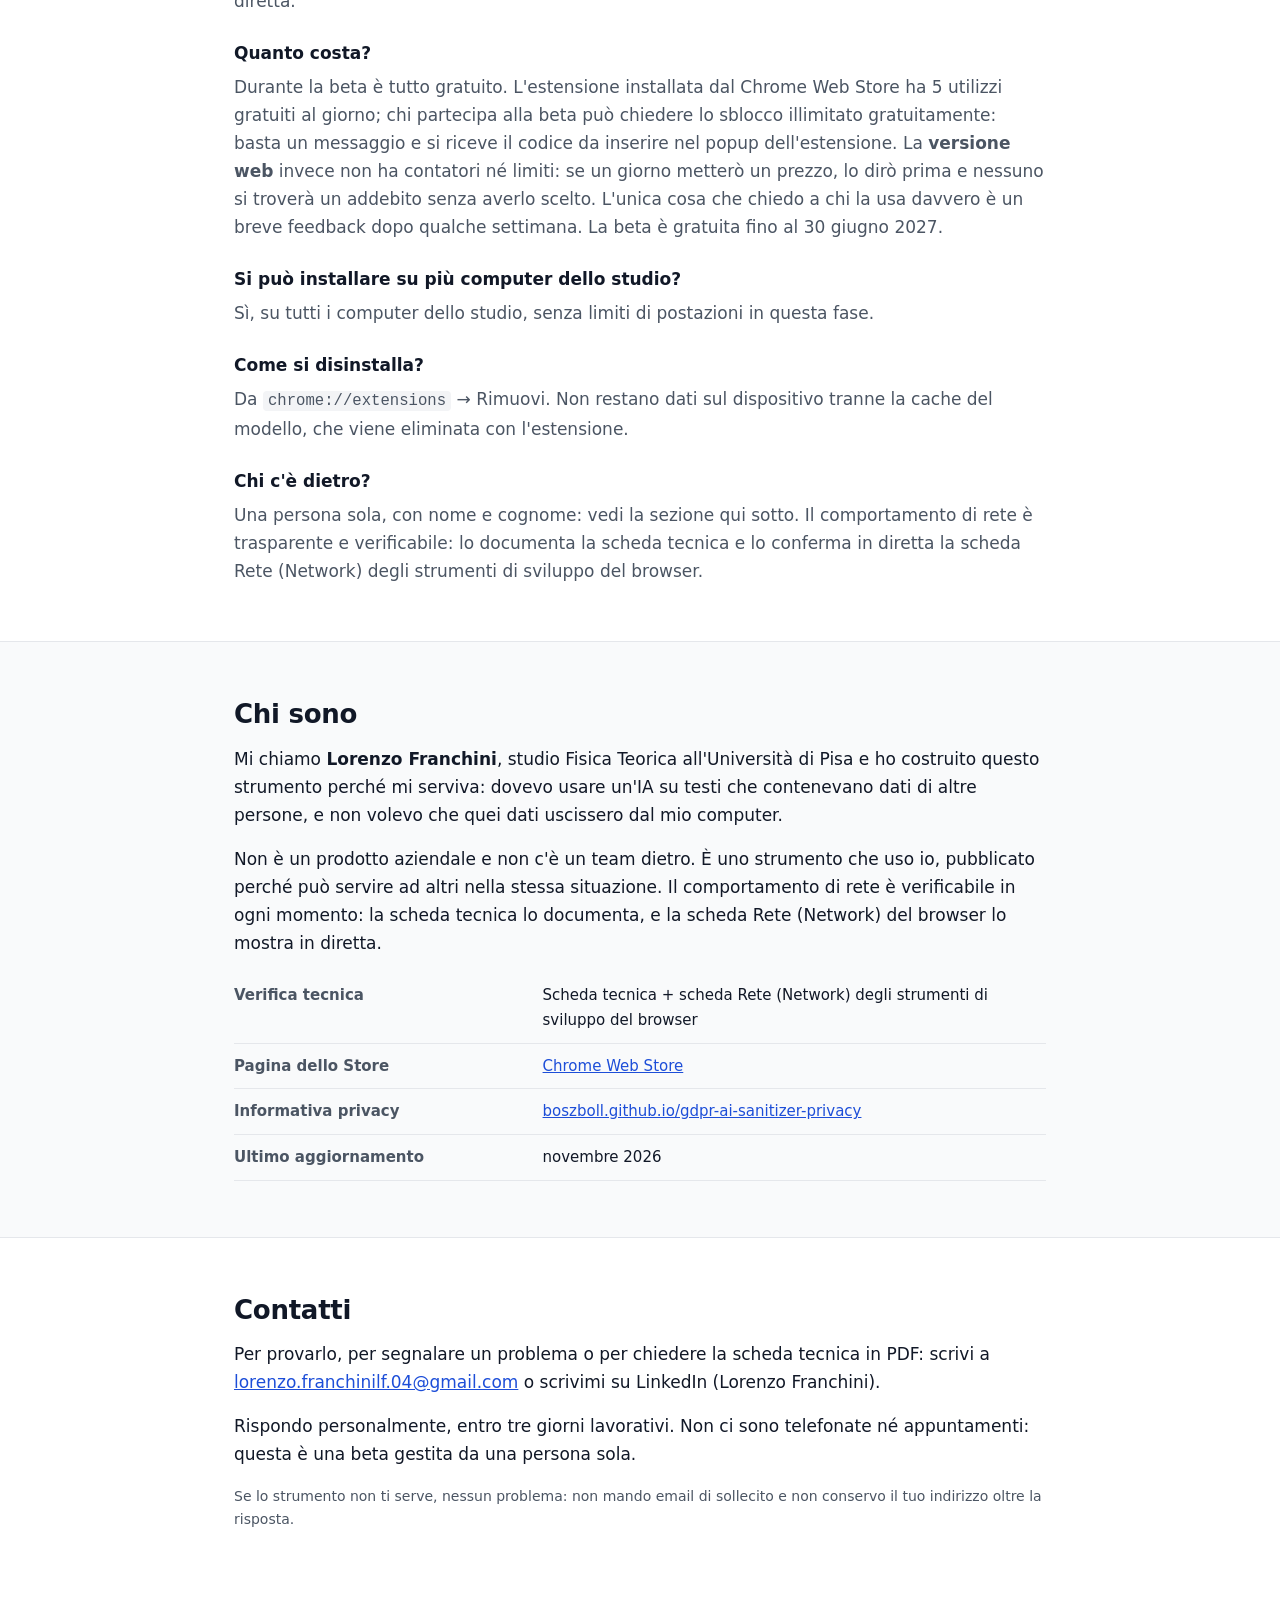
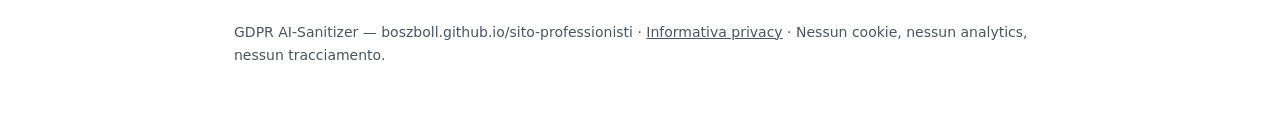
==== commit 110aefd1: "Aggiorna sito per professionisti" ====
--- a/index.html
+++ b/index.html
@@ -273,6 +273,7 @@
         <li>Sui PDF scannerizzati (solo immagini) attiva un OCR italiano e inglese che gira sul tuo computer: il testo viene estratto, mascherato e restituito.</li>
         <li>Lavora interamente in locale, anche offline dopo il primo avvio.</li>
         <li>Permette di correggere il risultato prima di copiarlo, in entrambe le direzioni: un clic su una parola la censura, un clic su un segnaposto come <code>[NOME]</code> lo riporta al testo originale, e Ctrl+Z annulla l'ultima modifica.</li>
+        <li>Ha un elenco di <strong>parole da non toccare</strong>: le aggiungi una volta (anche con il tasto destro su un segnaposto) e non vengono più mascherate, né dalle regole né dall'AI. Restano salvate solo nel tuo browser.</li>
       </ul>
       <h3>Non lo fa</h3>
       <ul class="plain">
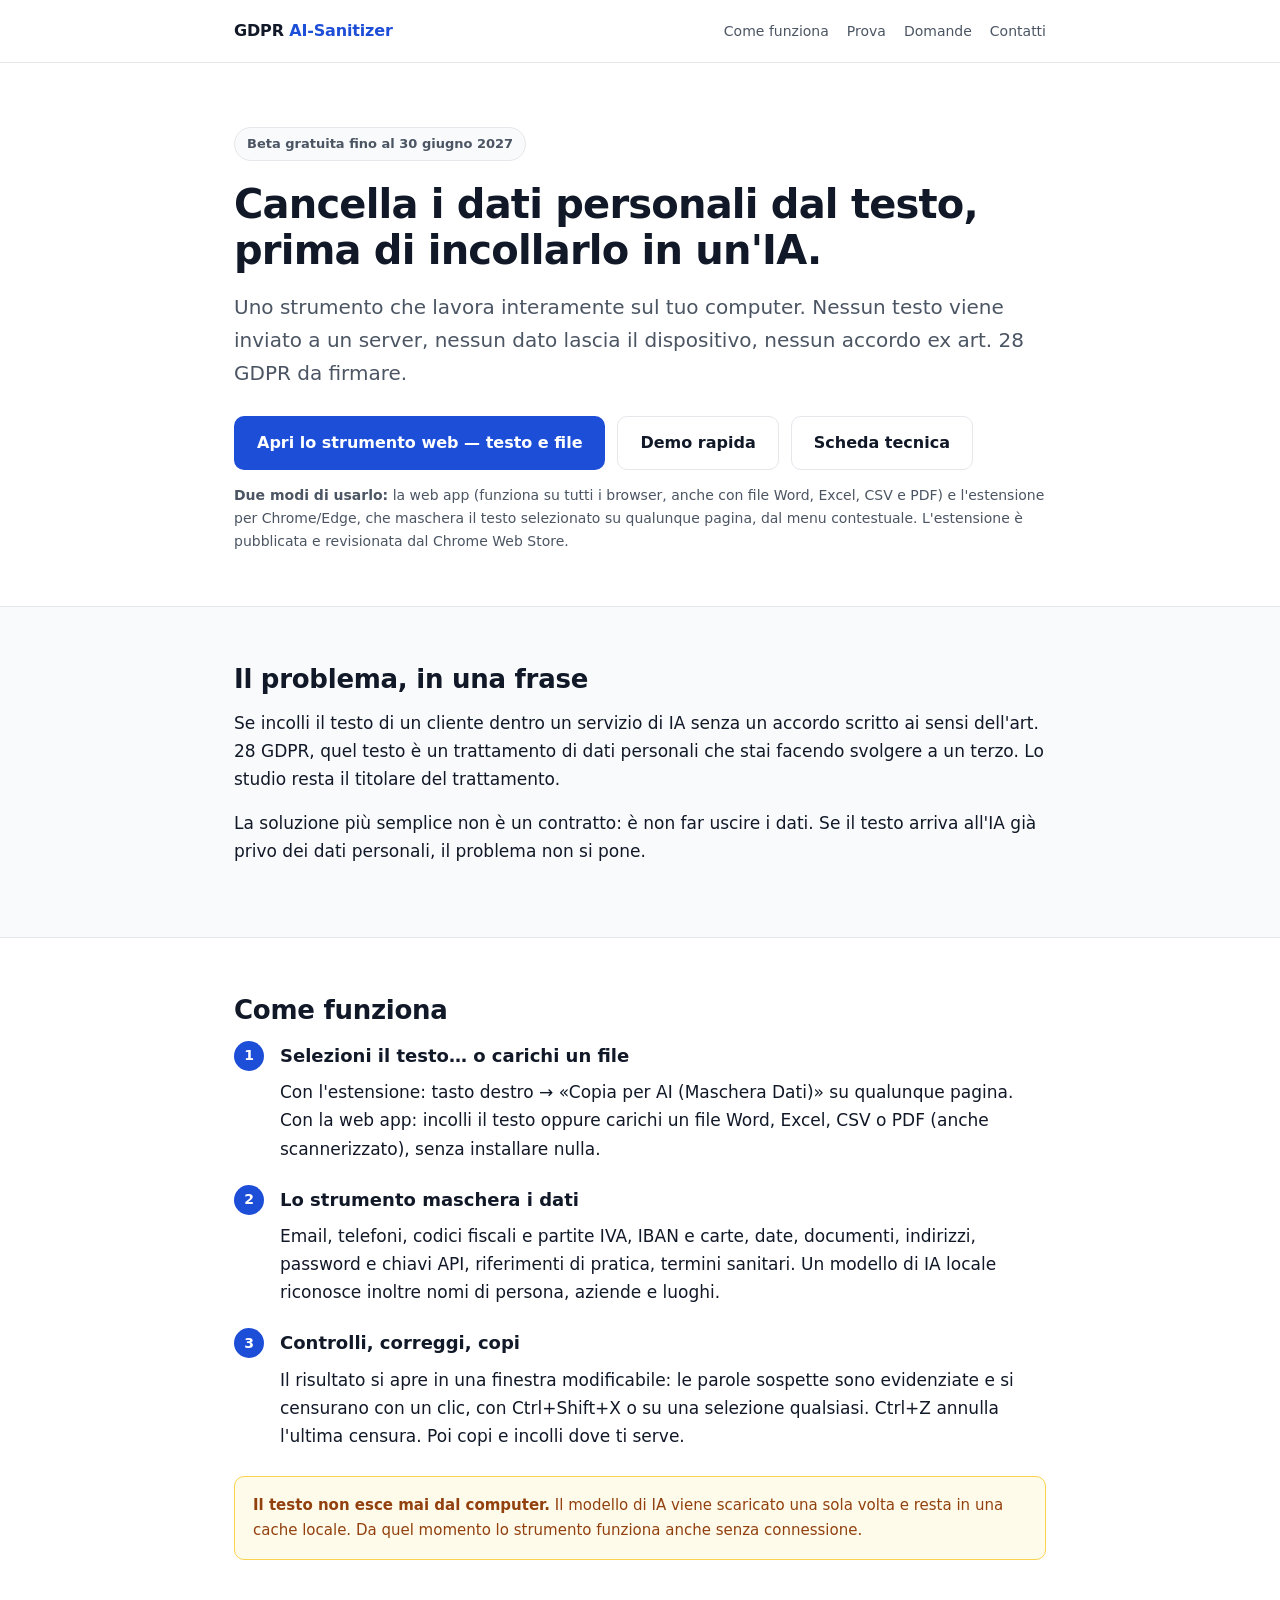
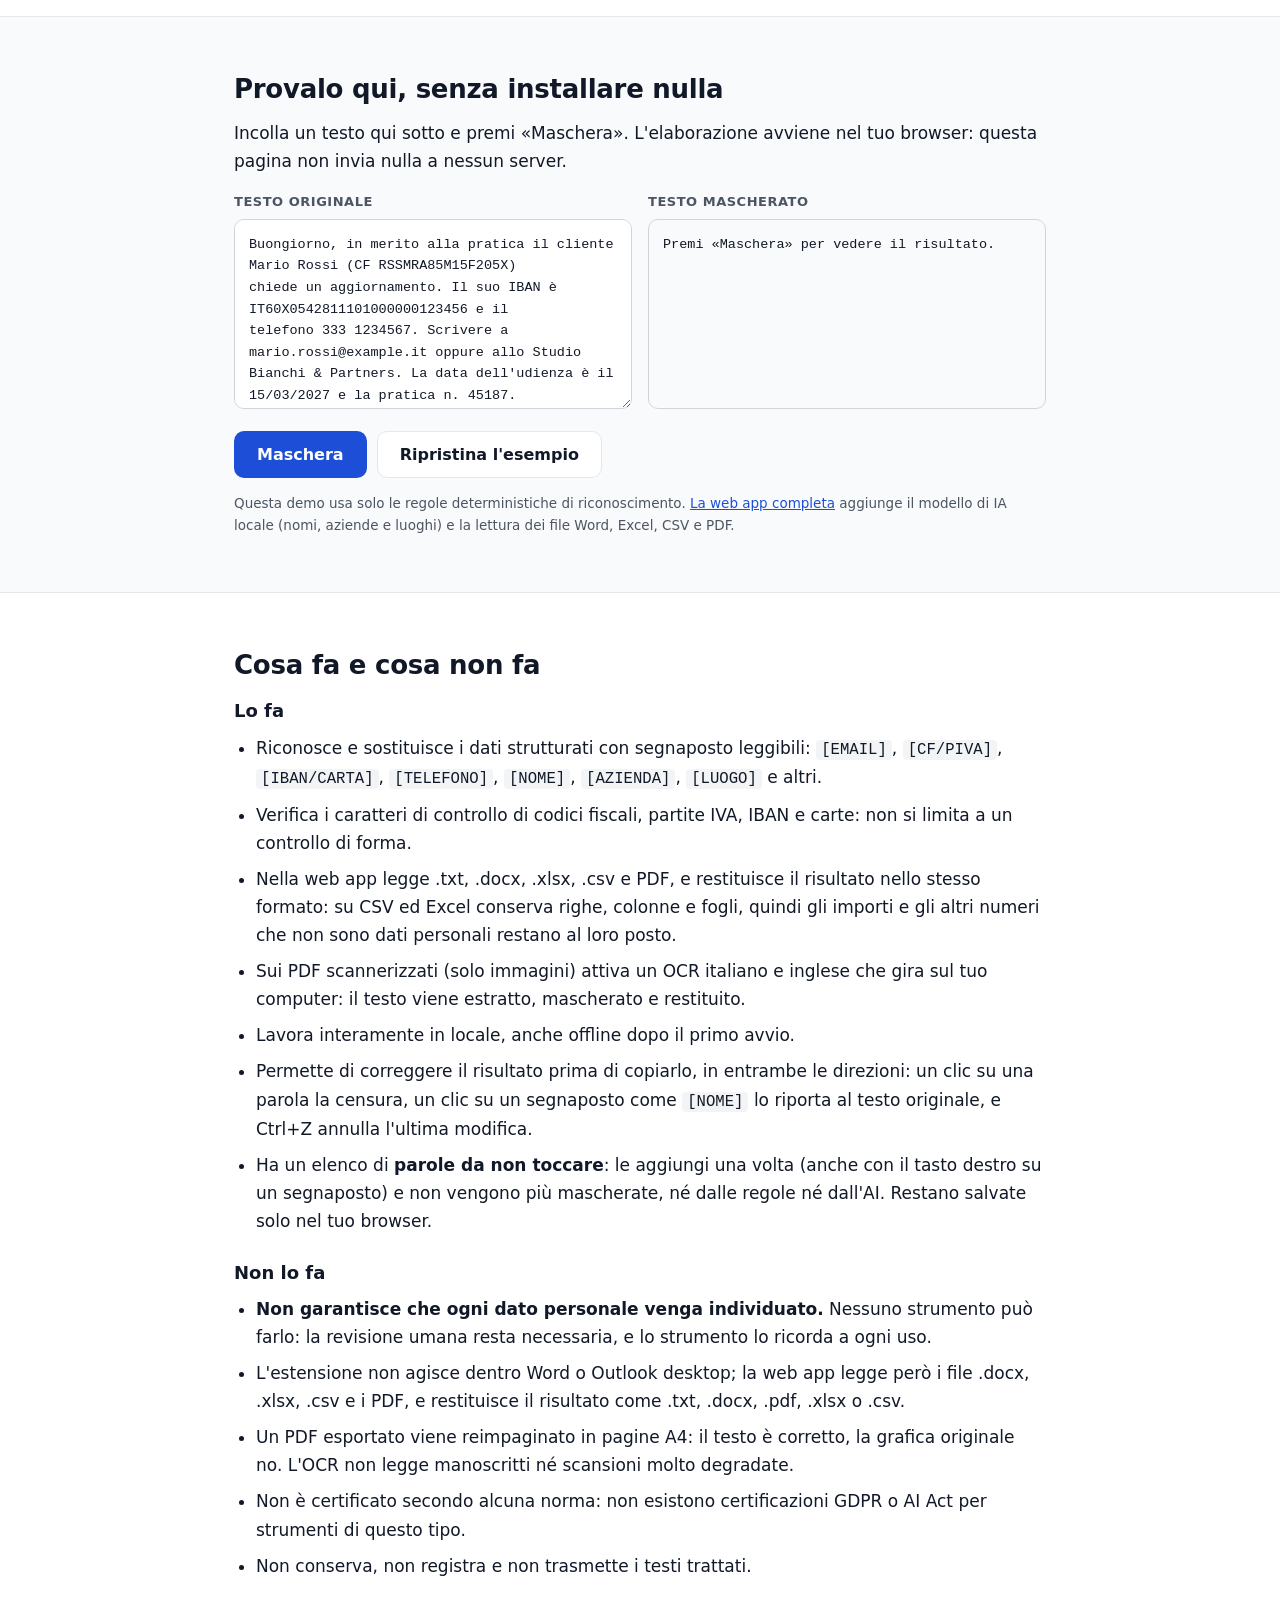
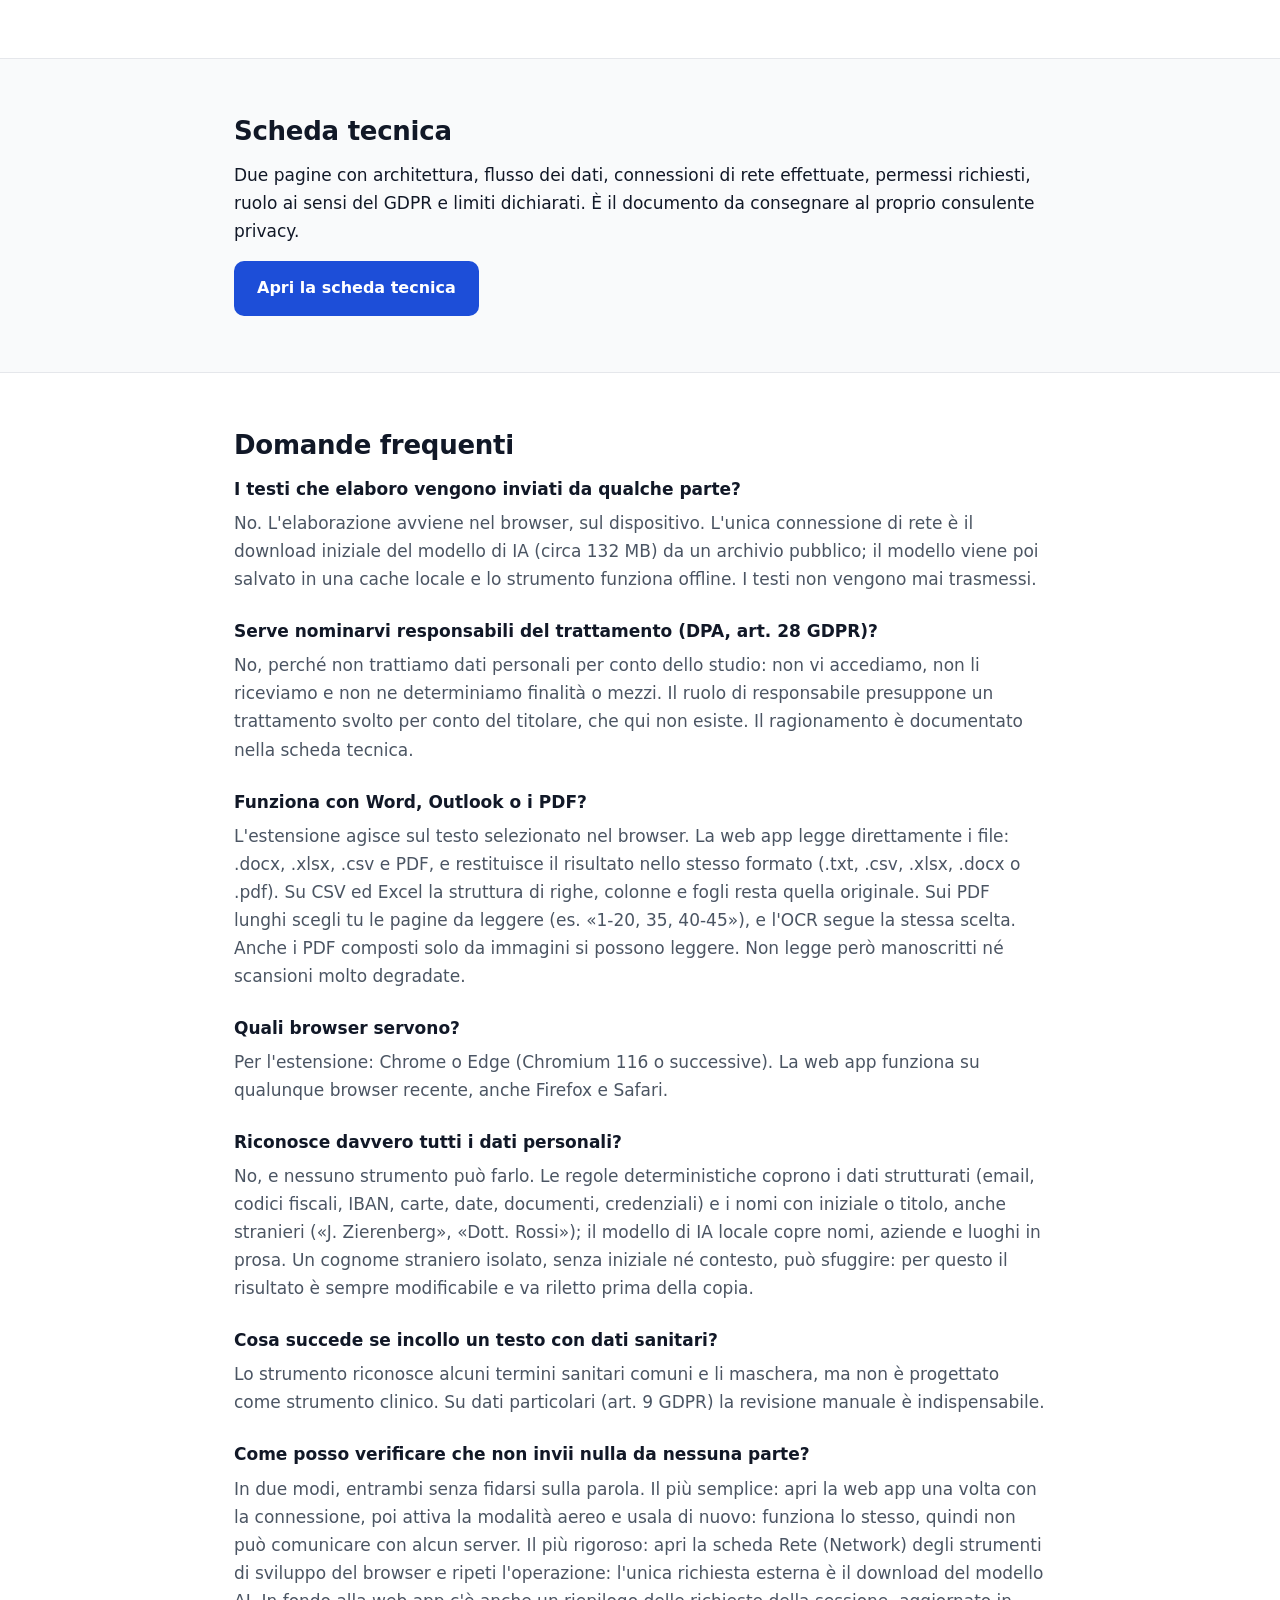
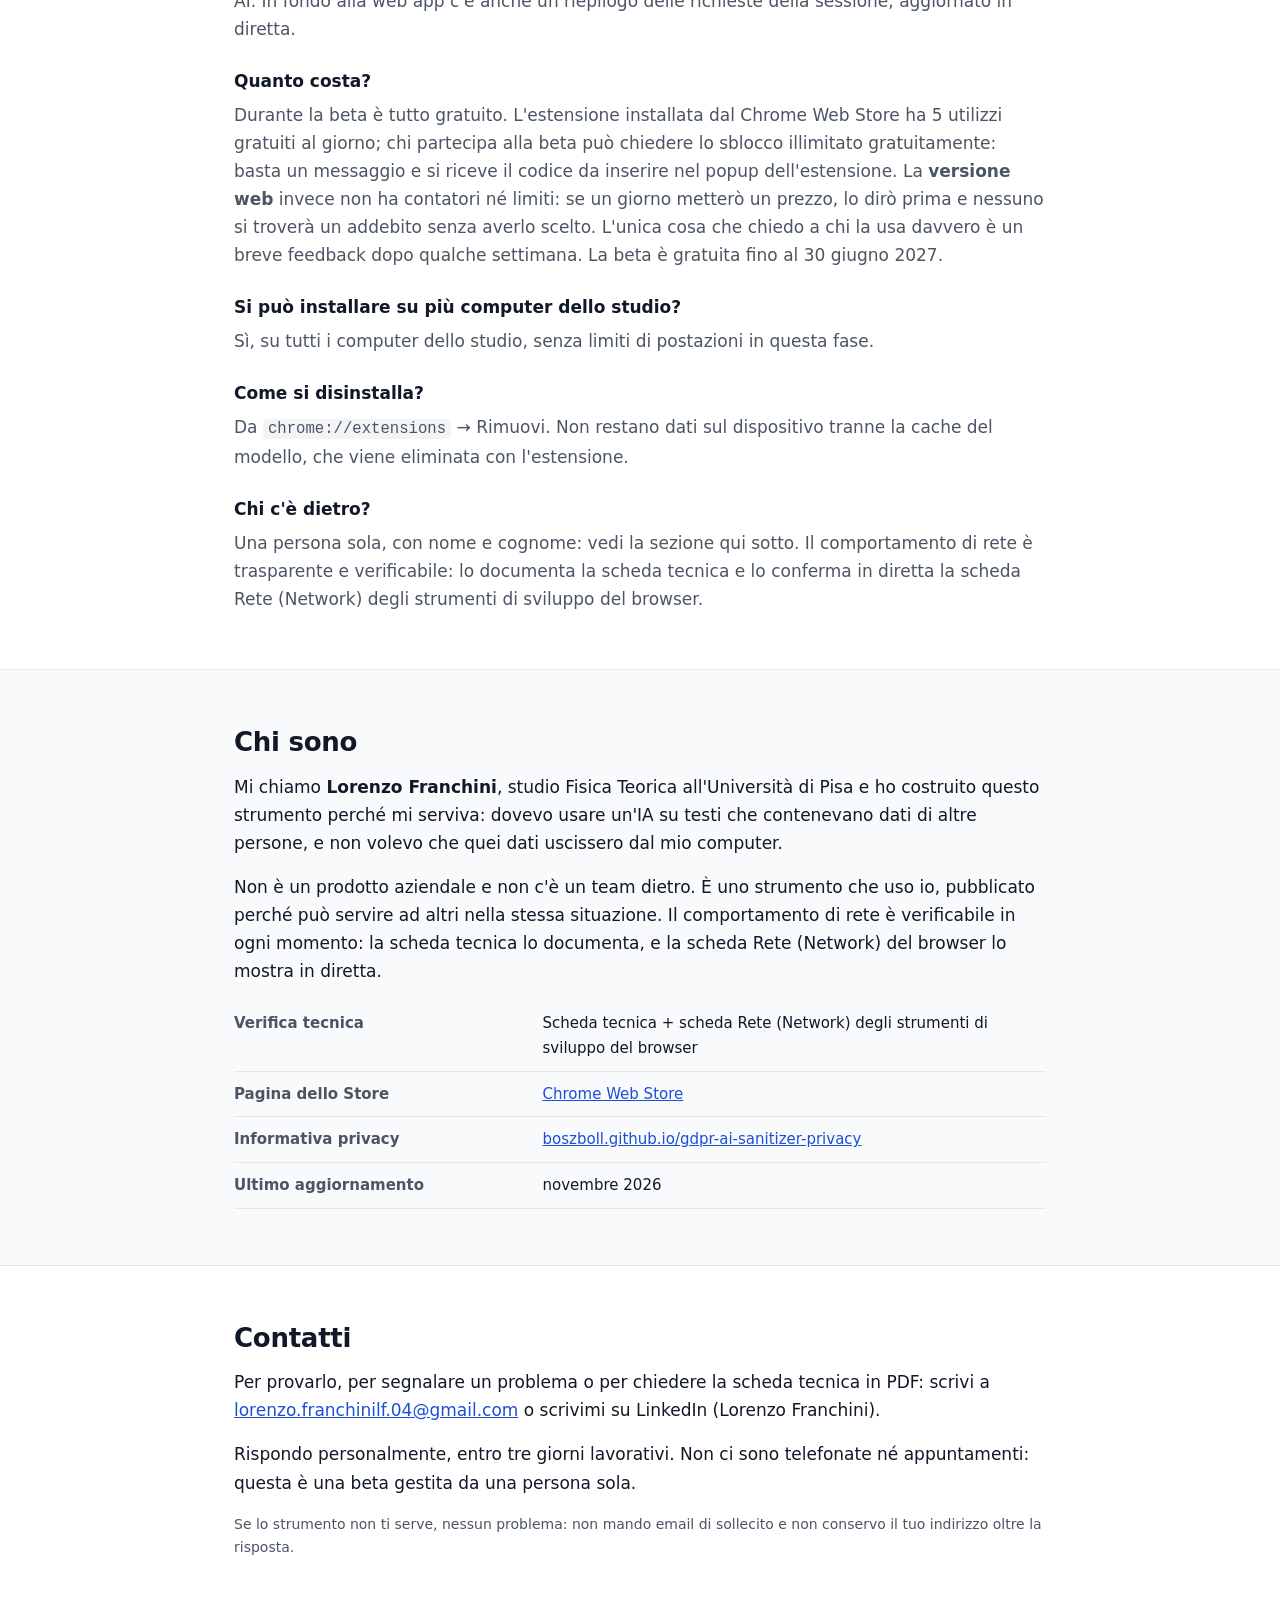
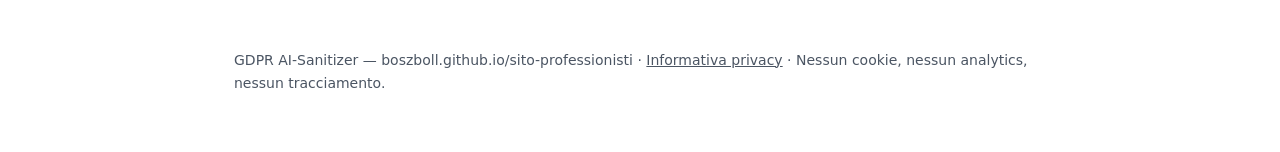
==== commit 9ccf3d4f: "Aggiorna sito per professionisti" ====
--- a/index.html
+++ b/index.html
@@ -325,9 +325,9 @@
           L'estensione agisce sul testo selezionato nel browser. La web app legge direttamente
           i file: .docx, .xlsx, .csv e PDF, e restituisce il risultato nello stesso formato
           (.txt, .csv, .xlsx, .docx o .pdf). Su CSV ed Excel la struttura di righe, colonne e
-          fogli resta quella originale. Anche i PDF composti solo da immagini si possono
-          leggere: c'è un OCR italiano e inglese che gira sul computer dell'utente. Non legge
-          però manoscritti né scansioni molto degradate.
+          fogli resta quella originale. Sui PDF lunghi scegli tu le pagine da leggere (es.
+          «1-20, 35, 40-45»), e l'OCR segue la stessa scelta. Anche i PDF composti solo da
+          immagini si possono leggere. Non legge però manoscritti né scansioni molto degradate.
         </dd>
 
         <dt>Quali browser servono?</dt>
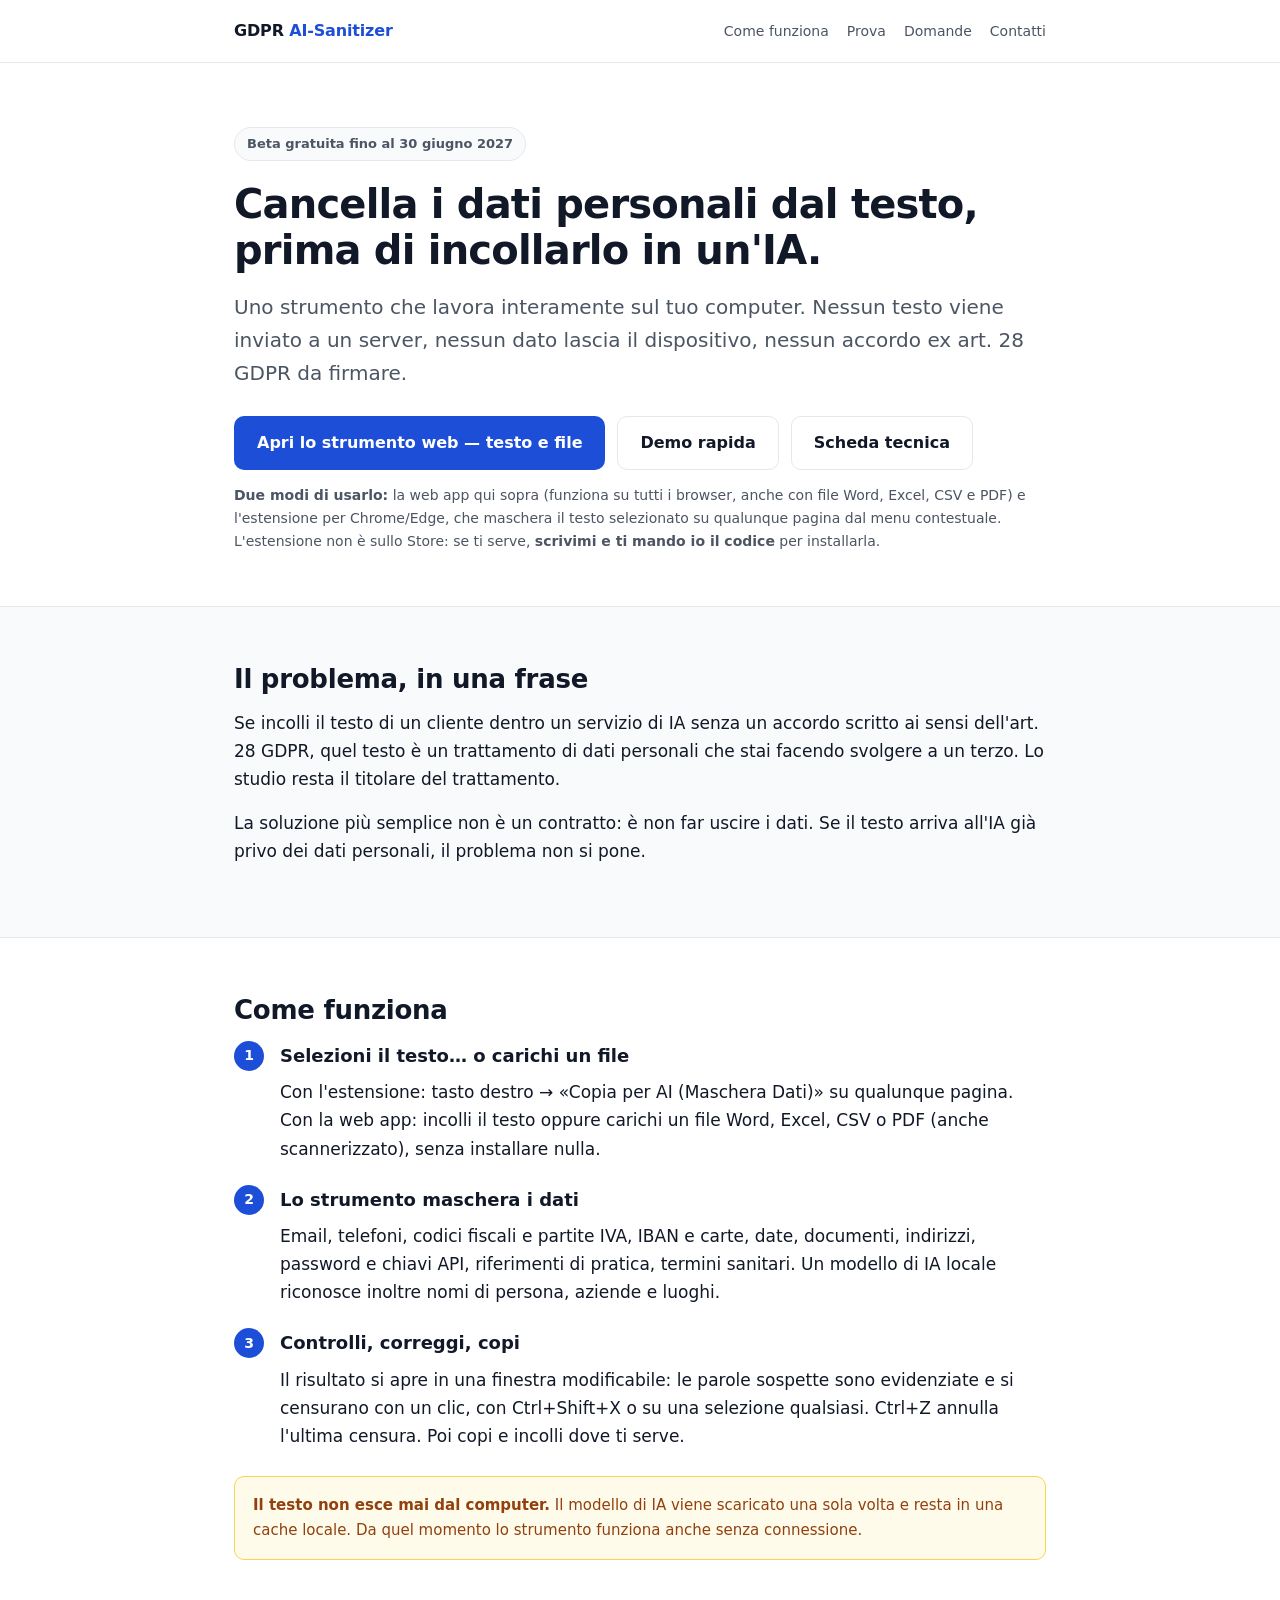
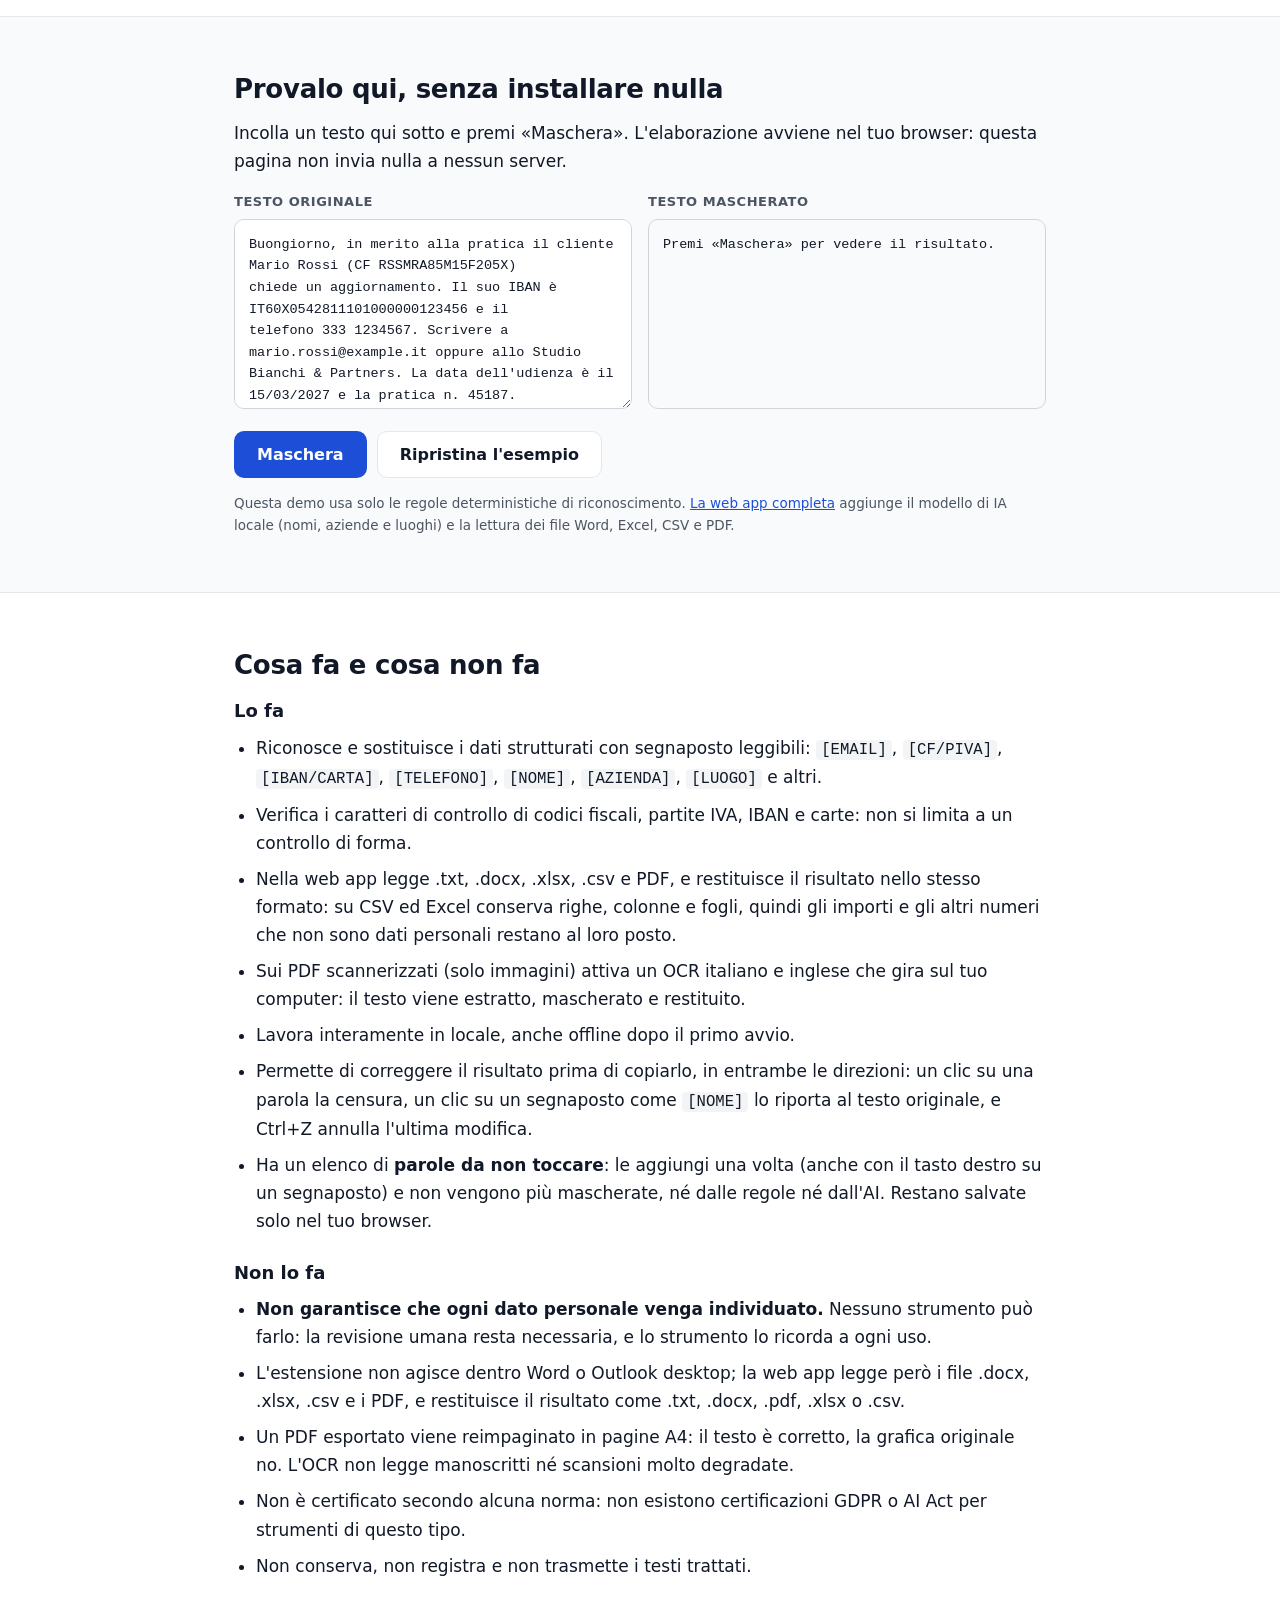
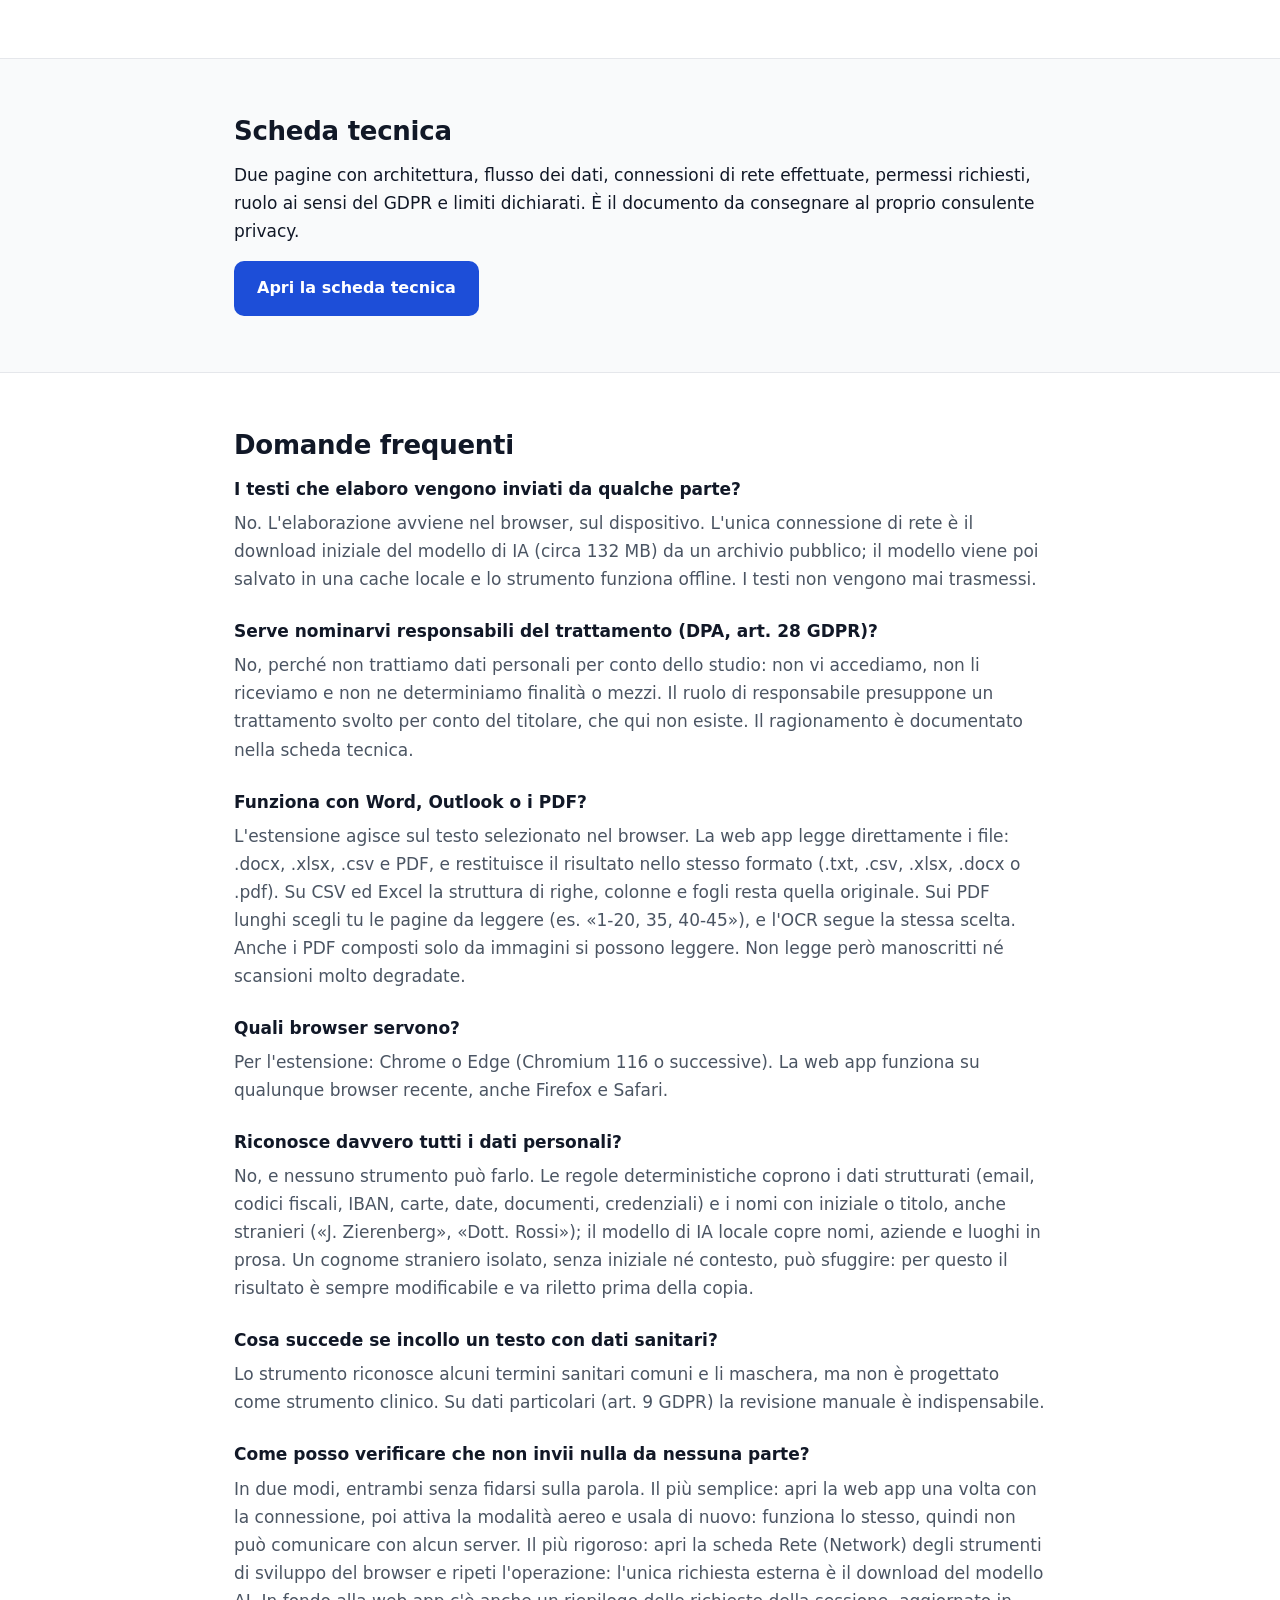
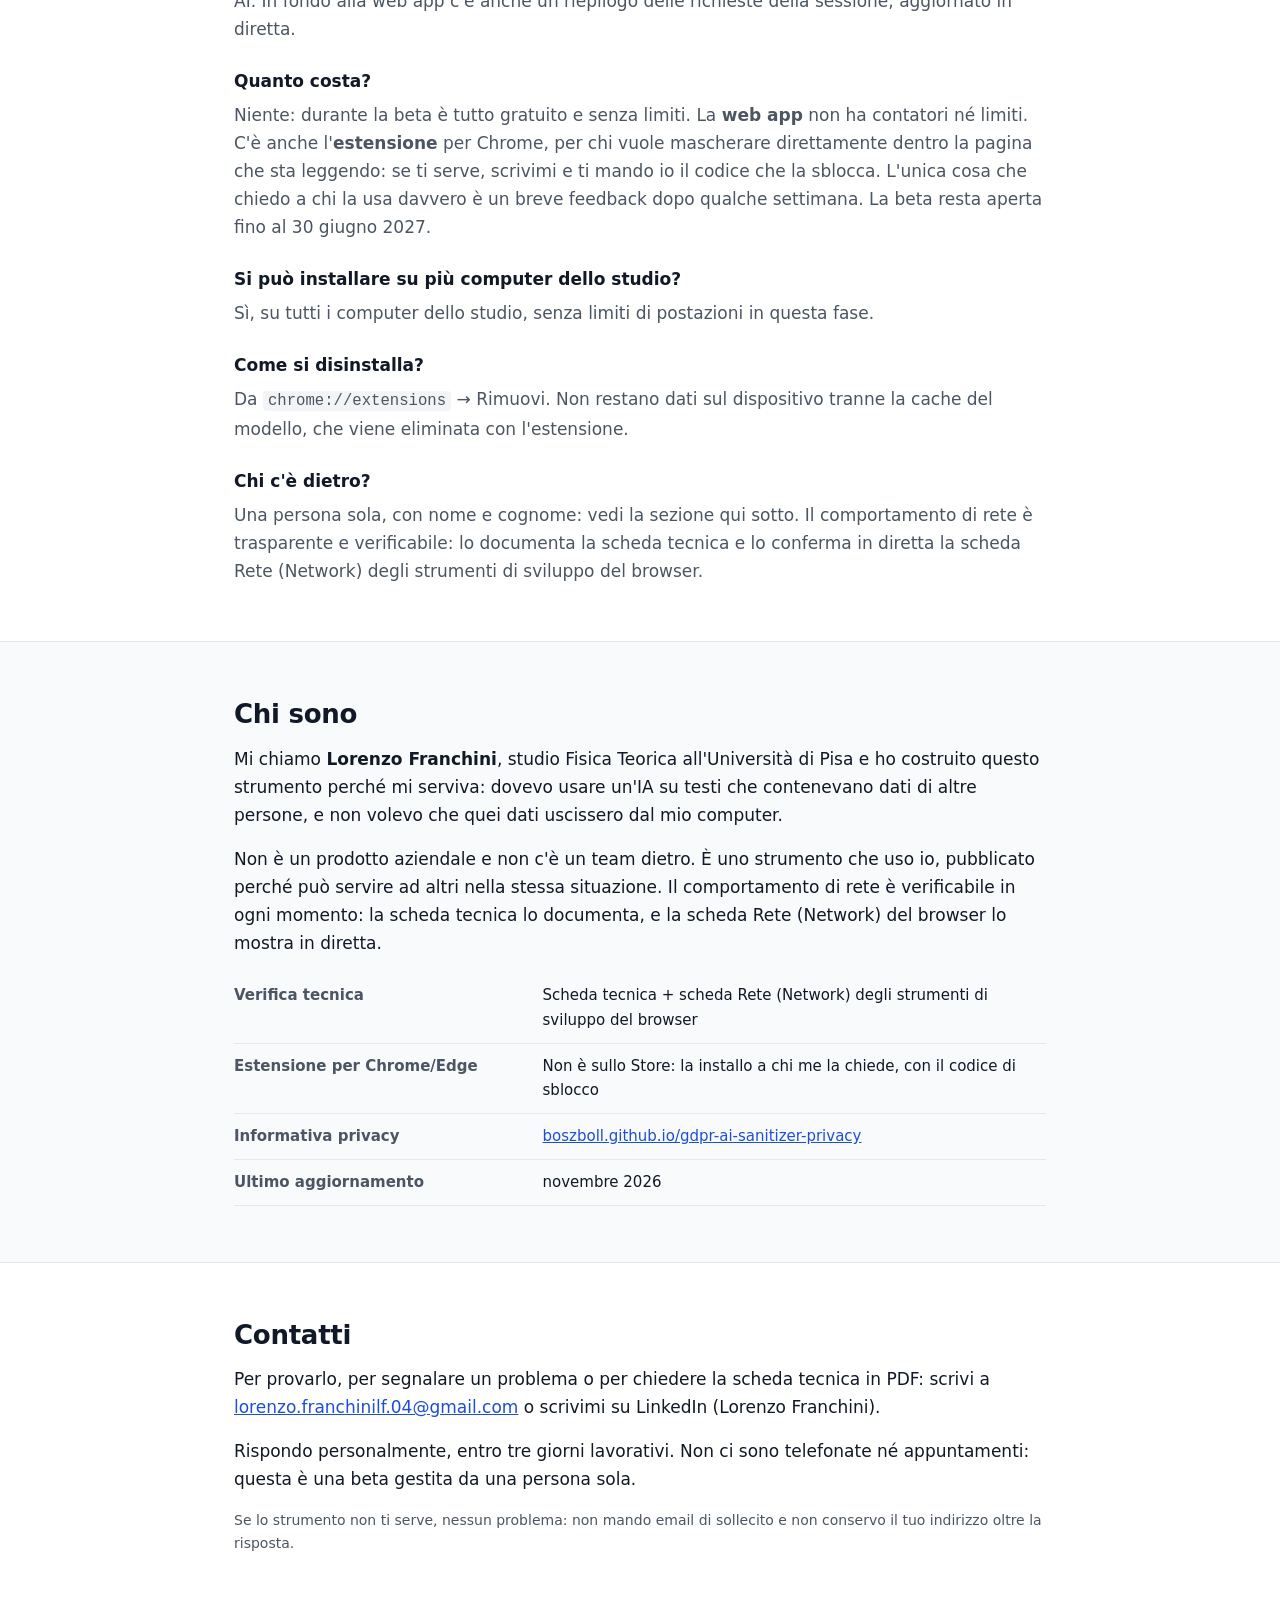
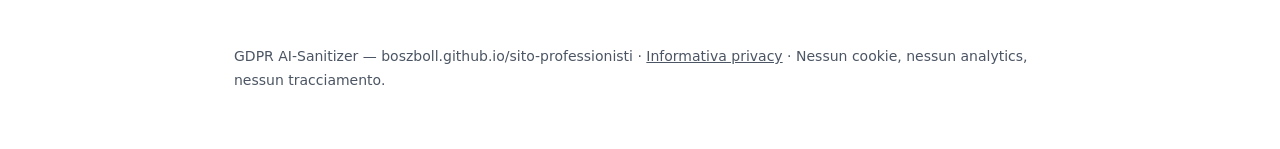
==== commit d624d476: "Aggiorna sito per professionisti" ====
--- a/index.html
+++ b/index.html
@@ -172,10 +172,10 @@
         <a class="btn btn-secondary" href="scheda-tecnica.html">Scheda tecnica</a>
       </div>
       <p class="cta-note">
-        <strong>Due modi di usarlo:</strong> la web app (funziona su tutti i browser, anche con file
-        Word, Excel, CSV e PDF) e l'estensione per Chrome/Edge, che maschera il testo selezionato su
-        qualunque pagina, dal menu contestuale. L'estensione è pubblicata e revisionata dal
-        Chrome Web Store.
+        <strong>Due modi di usarlo:</strong> la web app qui sopra (funziona su tutti i browser,
+        anche con file Word, Excel, CSV e PDF) e l'estensione per Chrome/Edge, che maschera il
+        testo selezionato su qualunque pagina dal menu contestuale. L'estensione non è sullo
+        Store: se ti serve, <strong>scrivimi e ti mando io il codice</strong> per installarla.
       </p>
     </div>
   </section>
@@ -366,13 +366,12 @@
 
         <dt>Quanto costa?</dt>
         <dd>
-          Durante la beta è tutto gratuito. L'estensione installata dal Chrome Web Store ha
-          5 utilizzi gratuiti al giorno; chi partecipa alla beta può chiedere lo sblocco
-          illimitato gratuitamente: basta un messaggio e si riceve il codice da inserire nel
-          popup dell'estensione. La <strong>versione web</strong> invece non ha contatori né
-          limiti: se un giorno metterò un prezzo, lo dirò prima e nessuno si troverà un
-          addebito senza averlo scelto. L'unica cosa che chiedo a chi la usa davvero è un breve
-          feedback dopo qualche settimana. La beta è gratuita fino al 30 giugno 2027.
+          Niente: durante la beta è tutto gratuito e senza limiti. La
+          <strong>web app</strong> non ha contatori né limiti. C'è anche l'<strong>estensione</strong>
+          per Chrome, per chi vuole mascherare direttamente dentro la pagina che sta leggendo:
+          se ti serve, scrivimi e ti mando io il codice che la sblocca. L'unica cosa che chiedo
+          a chi la usa davvero è un breve feedback dopo qualche settimana. La beta resta aperta
+          fino al 30 giugno 2027.
         </dd>
 
         <dt>Si può installare su più computer dello studio?</dt>
@@ -410,7 +409,7 @@
       </p>
       <table class="meta">
         <tr><th>Verifica tecnica</th><td>Scheda tecnica + scheda Rete (Network) degli strumenti di sviluppo del browser</td></tr>
-        <tr><th>Pagina dello Store</th><td><a href="https://chromewebstore.google.com/detail/moblojgamlhblckpdifjemingelgbige" rel="noopener noreferrer" target="_blank">Chrome Web Store</a></td></tr>
+        <tr><th>Estensione per Chrome/Edge</th><td>Non è sullo Store: la installo a chi me la chiede, con il codice di sblocco</td></tr>
         <tr><th>Informativa privacy</th><td><a href="https://boszboll.github.io/gdpr-ai-sanitizer-privacy/" rel="noopener noreferrer" target="_blank">boszboll.github.io/gdpr-ai-sanitizer-privacy</a></td></tr>
         <tr><th>Ultimo aggiornamento</th><td>novembre 2026</td></tr>
       </table>
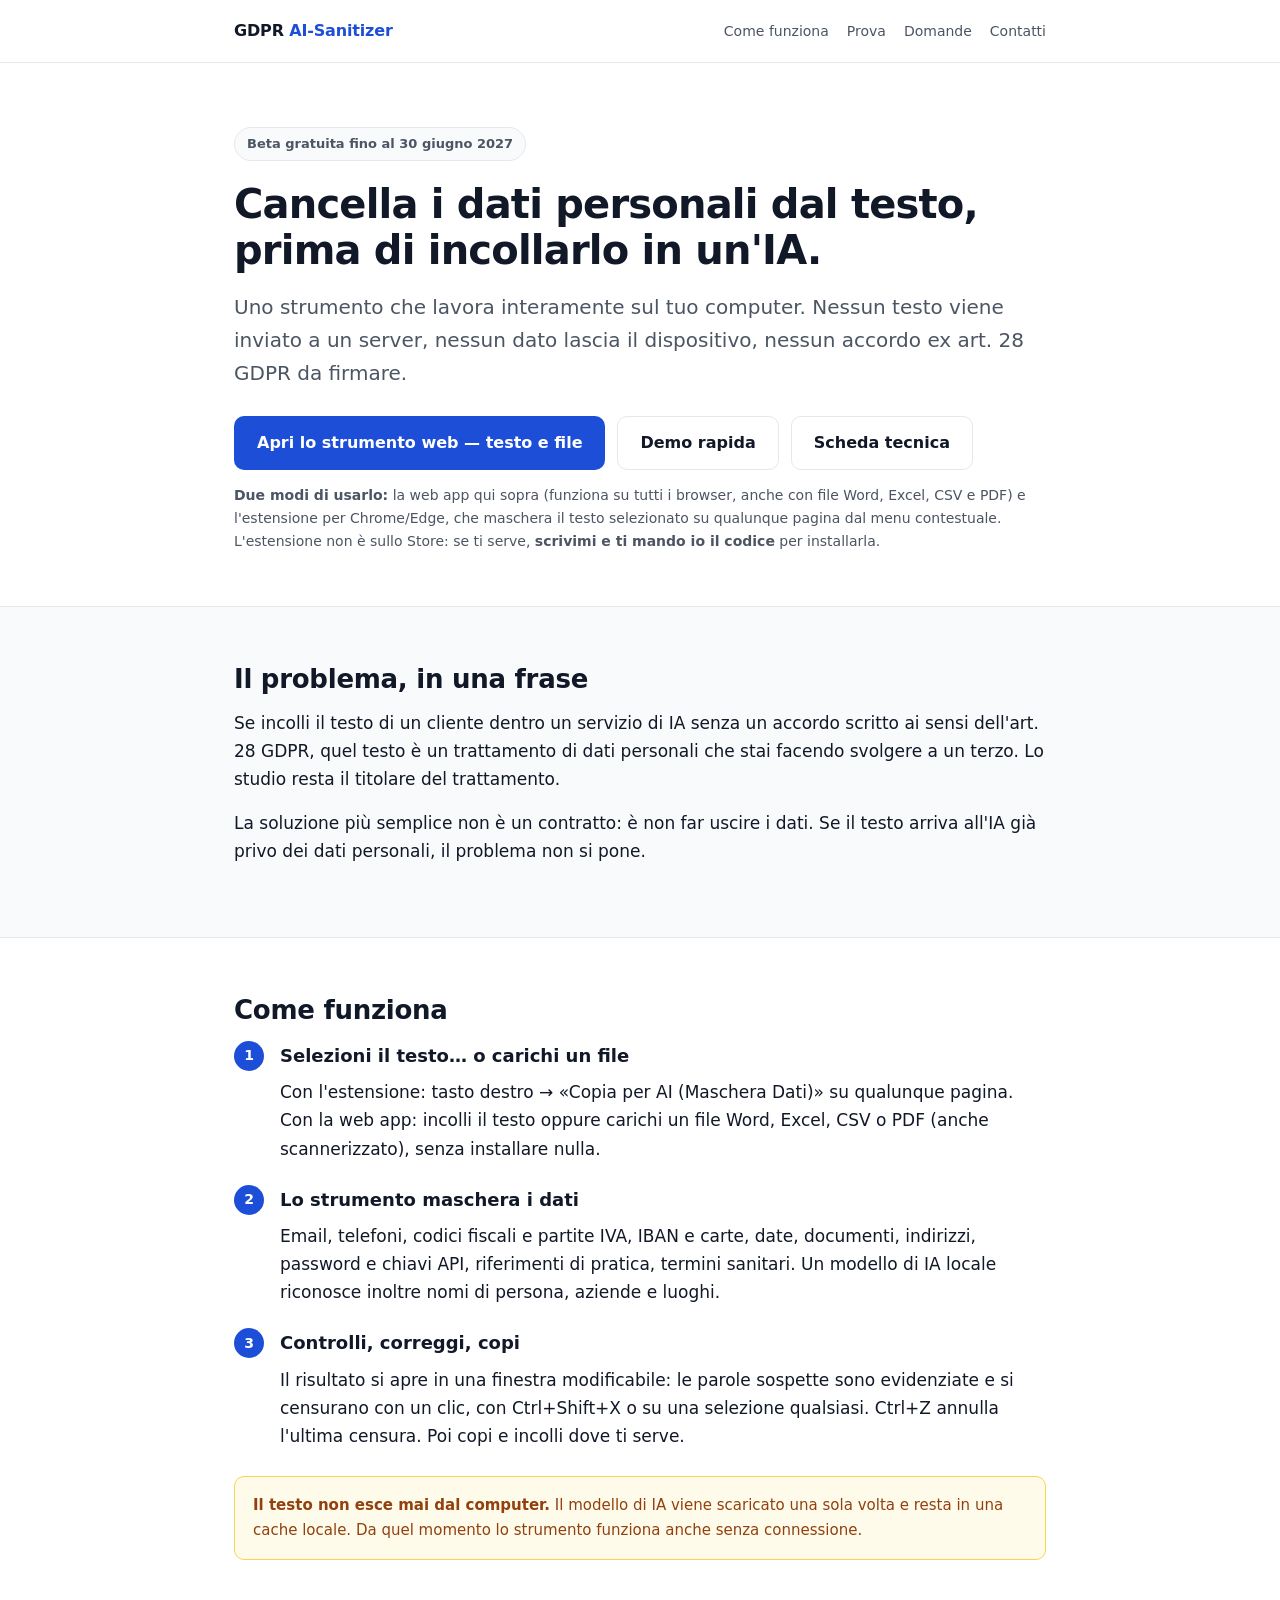
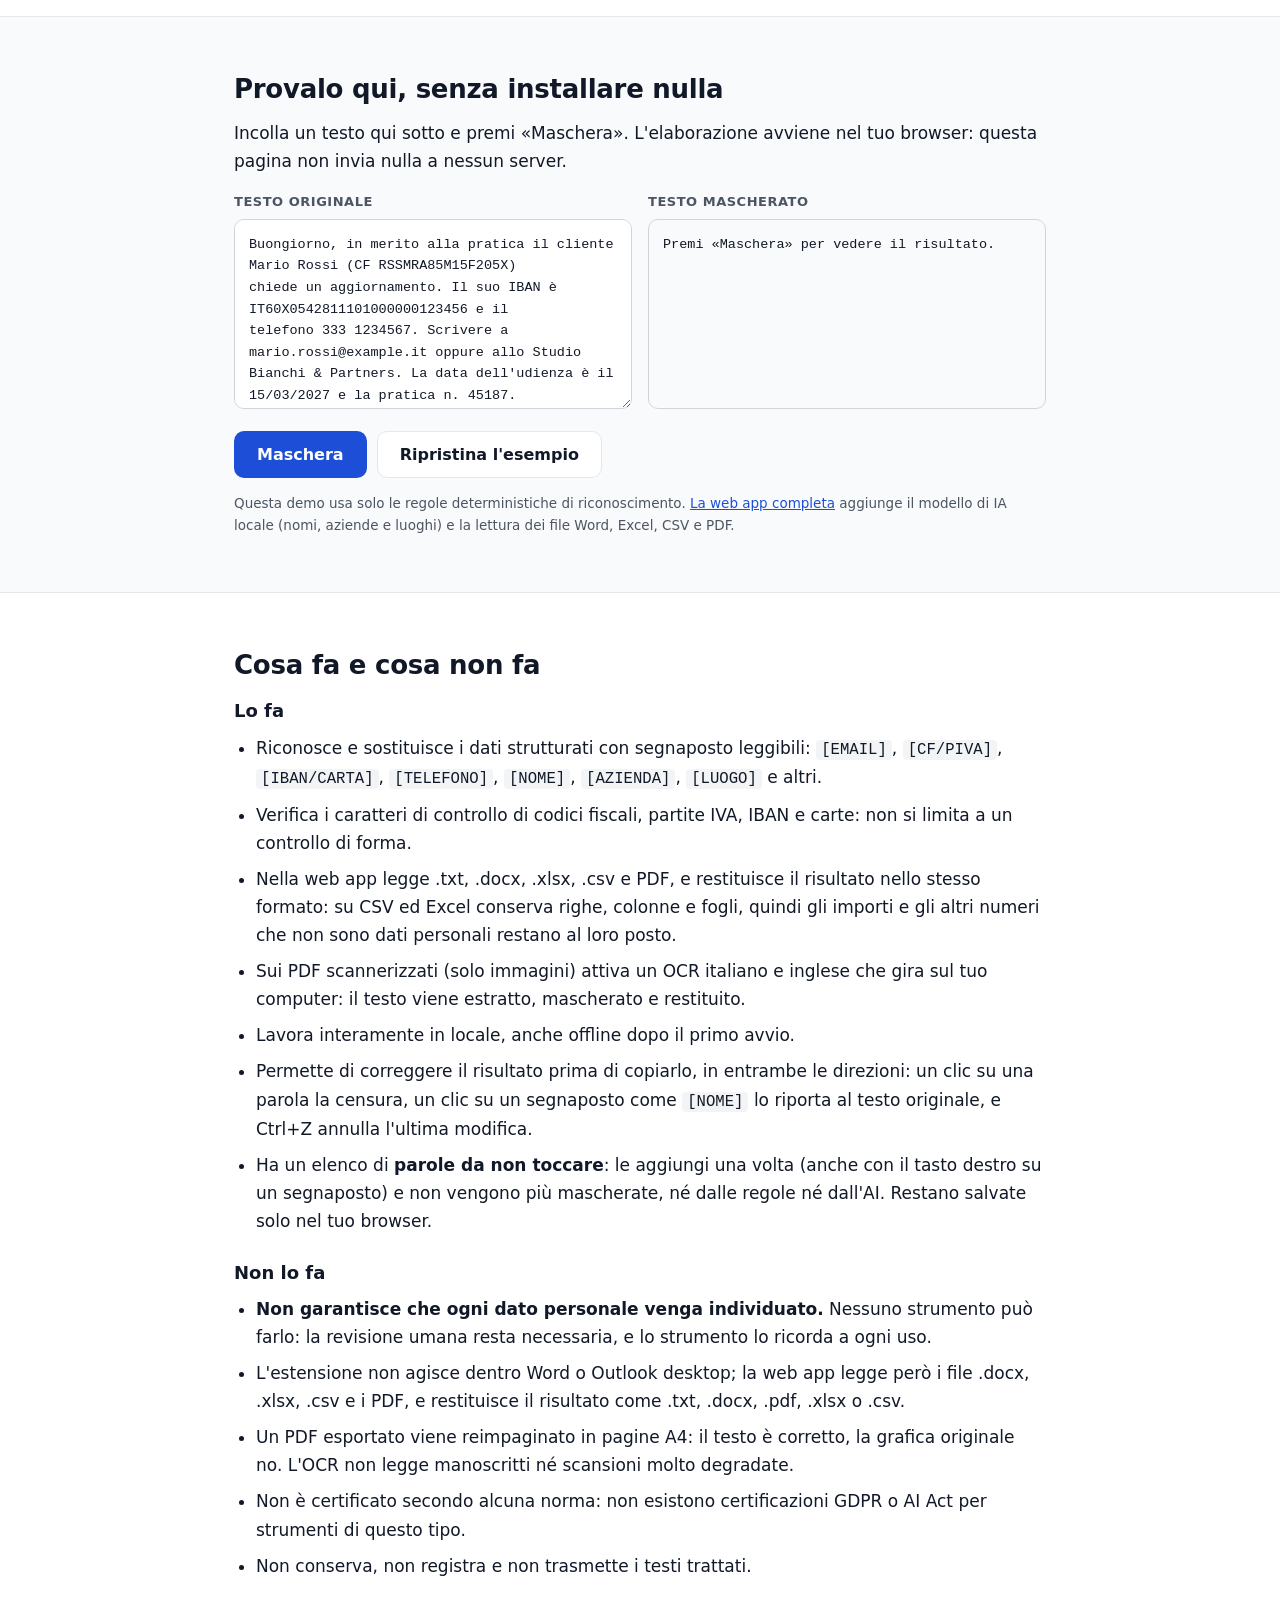
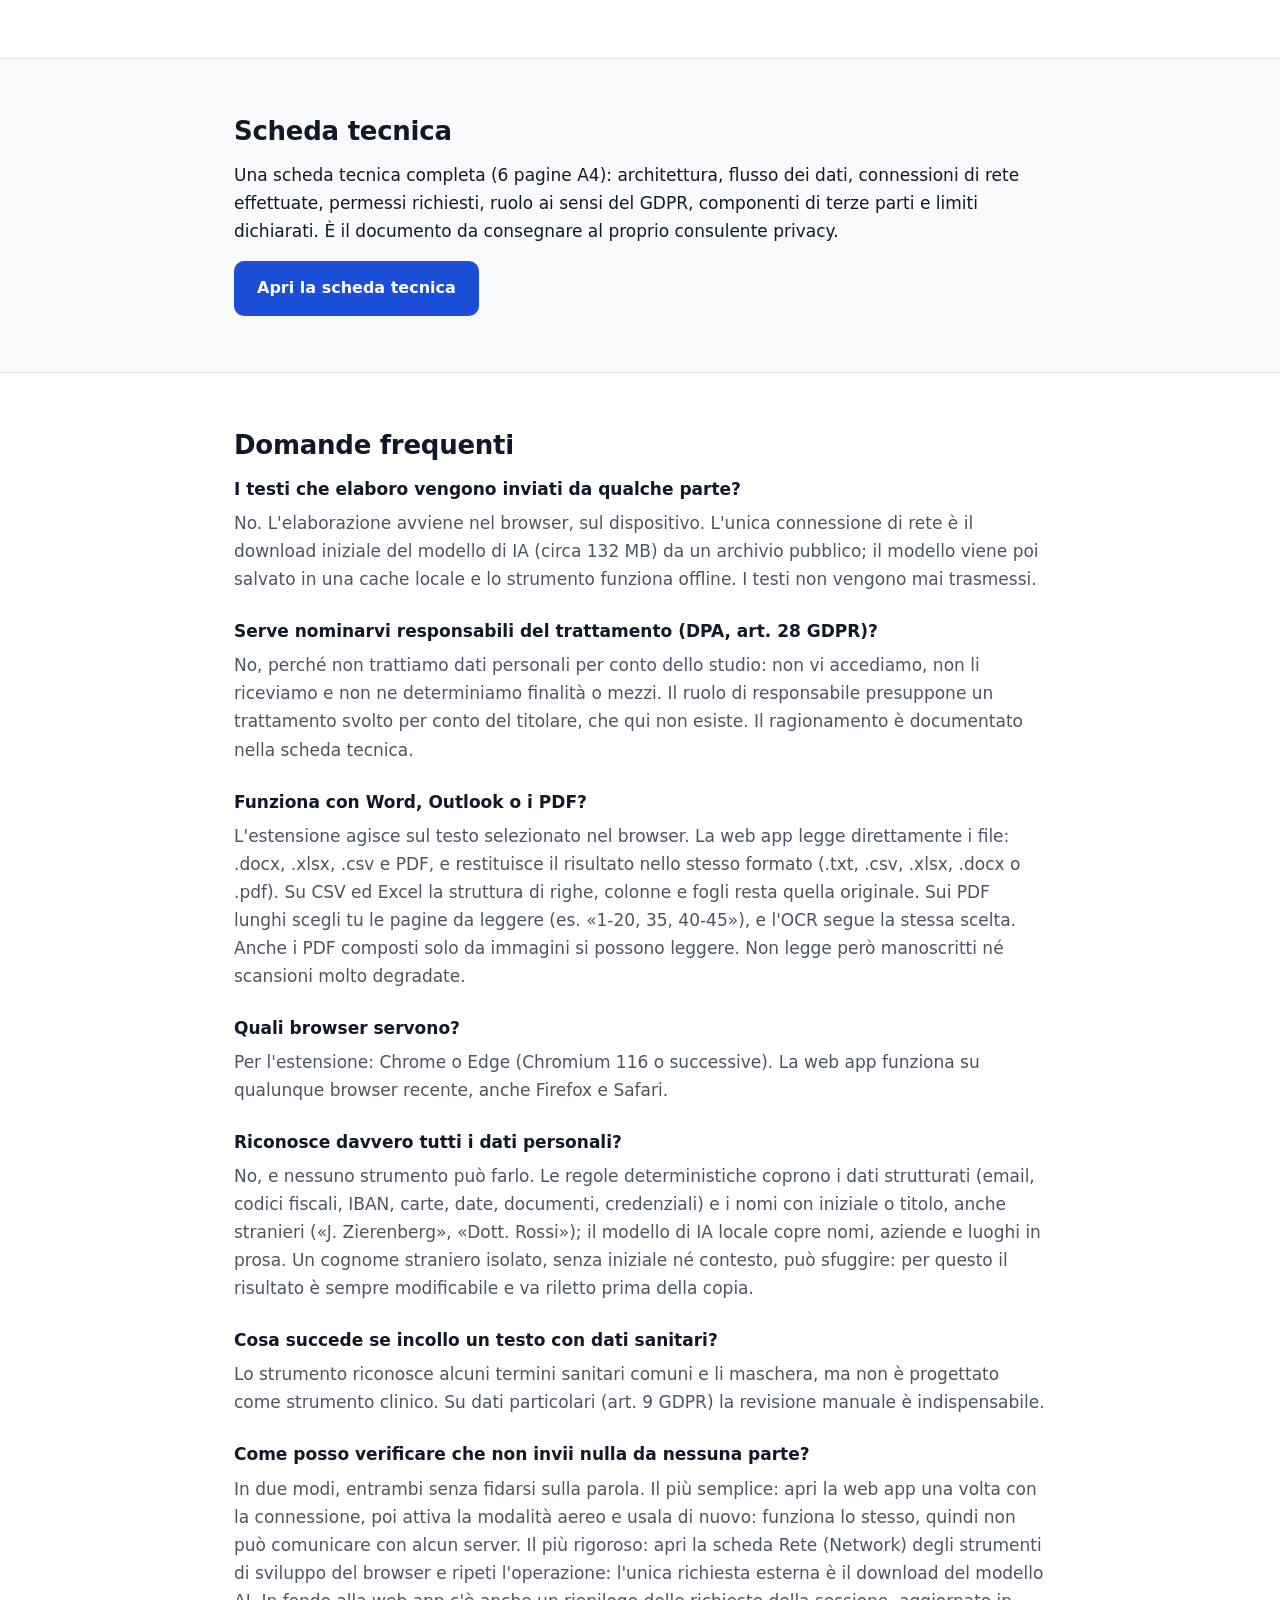
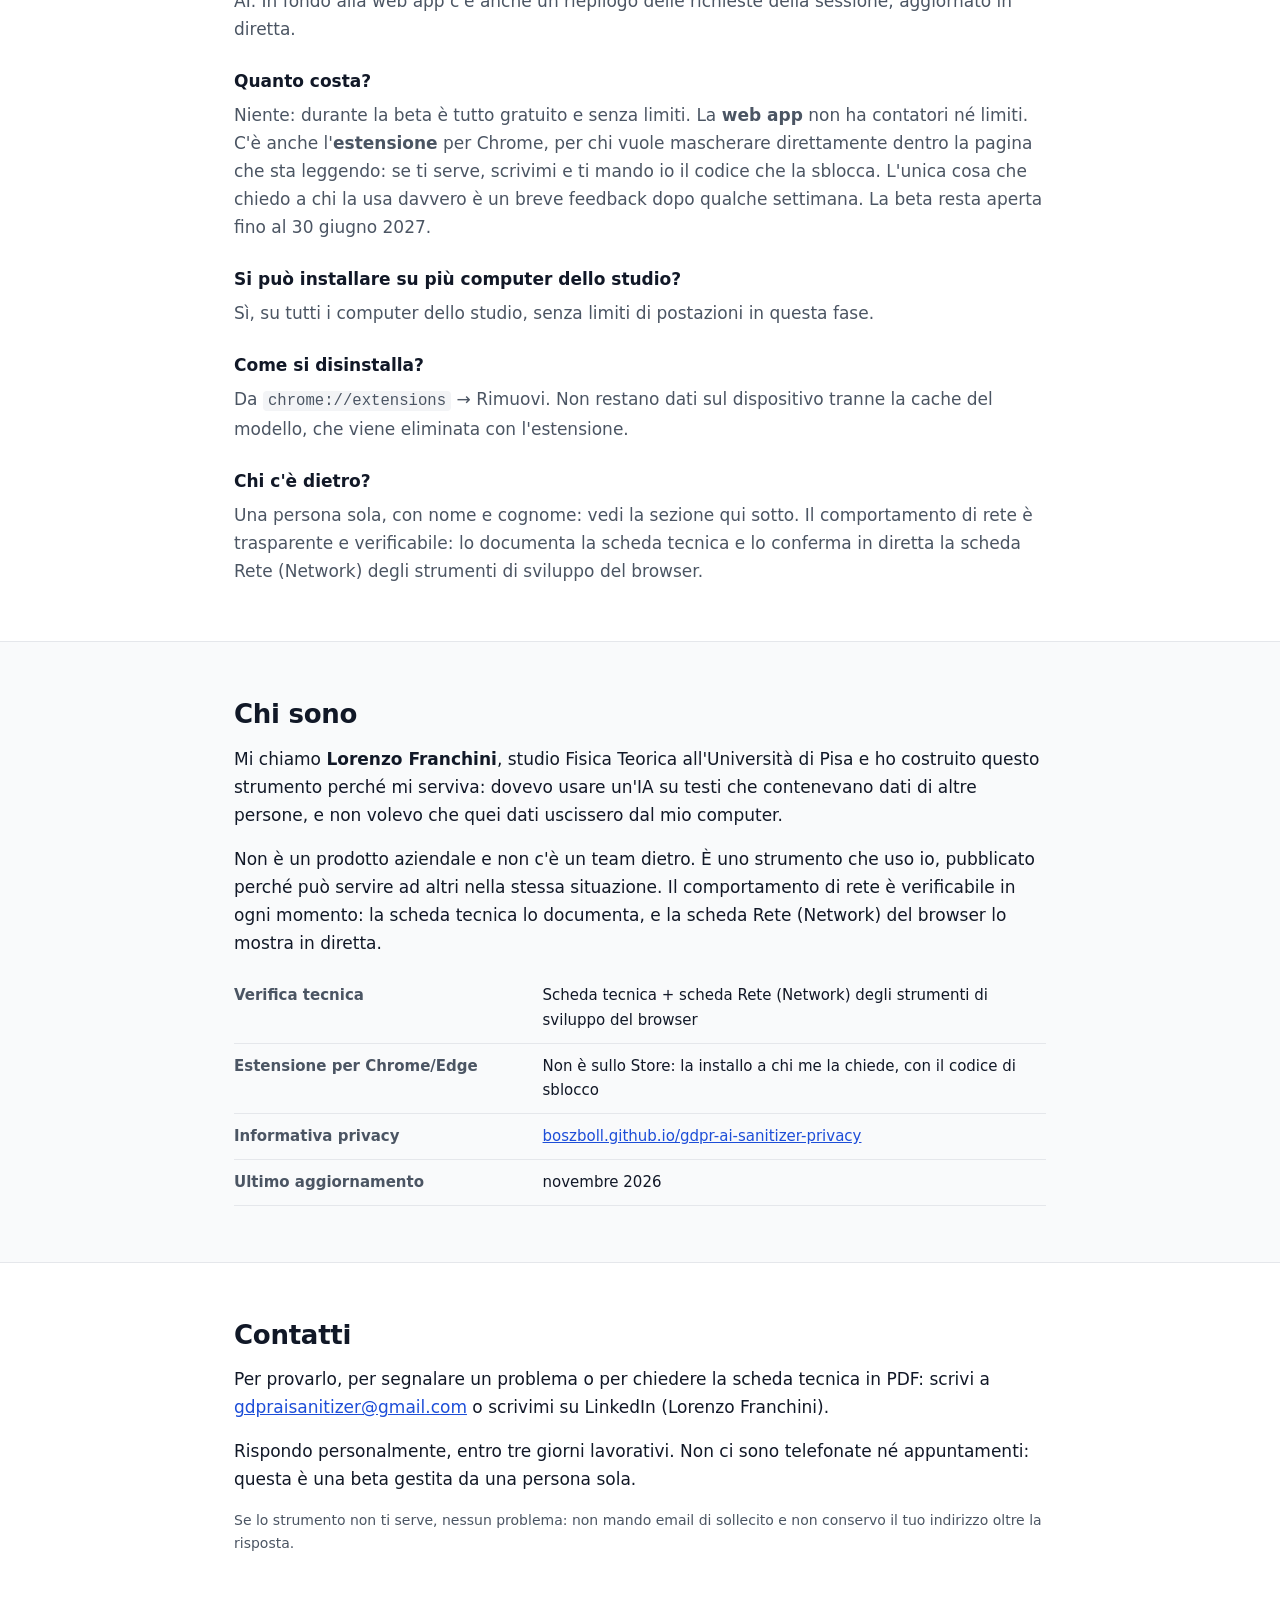
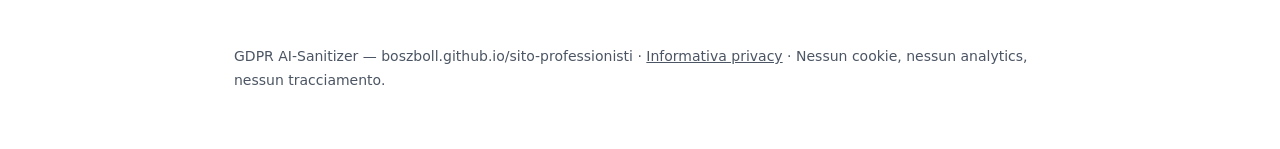
==== commit 7f821f62: "Aggiorna sito per professionisti" ====
--- a/index.html
+++ b/index.html
@@ -290,9 +290,9 @@
     <div class="wrap">
       <h2>Scheda tecnica</h2>
       <p>
-        Due pagine con architettura, flusso dei dati, connessioni di rete effettuate,
-        permessi richiesti, ruolo ai sensi del GDPR e limiti dichiarati.
-        È il documento da consegnare al proprio consulente privacy.
+        Una scheda tecnica completa (6 pagine A4): architettura, flusso dei dati, connessioni di rete
+        effettuate, permessi richiesti, ruolo ai sensi del GDPR, componenti di terze parti e limiti
+        dichiarati. È il documento da consegnare al proprio consulente privacy.
       </p>
       <div class="cta-row">
         <a class="btn btn-primary" href="scheda-tecnica.html">Apri la scheda tecnica</a>
@@ -421,7 +421,7 @@
       <h2>Contatti</h2>
       <p>
         Per provarlo, per segnalare un problema o per chiedere la scheda tecnica in PDF:
-        scrivi a <a href="mailto:lorenzo.franchinilf.04@gmail.com">lorenzo.franchinilf.04@gmail.com</a>
+        scrivi a <a href="mailto:gdpraisanitizer@gmail.com">gdpraisanitizer@gmail.com</a>
         o scrivimi su LinkedIn (Lorenzo Franchini).
       </p>
       <p>
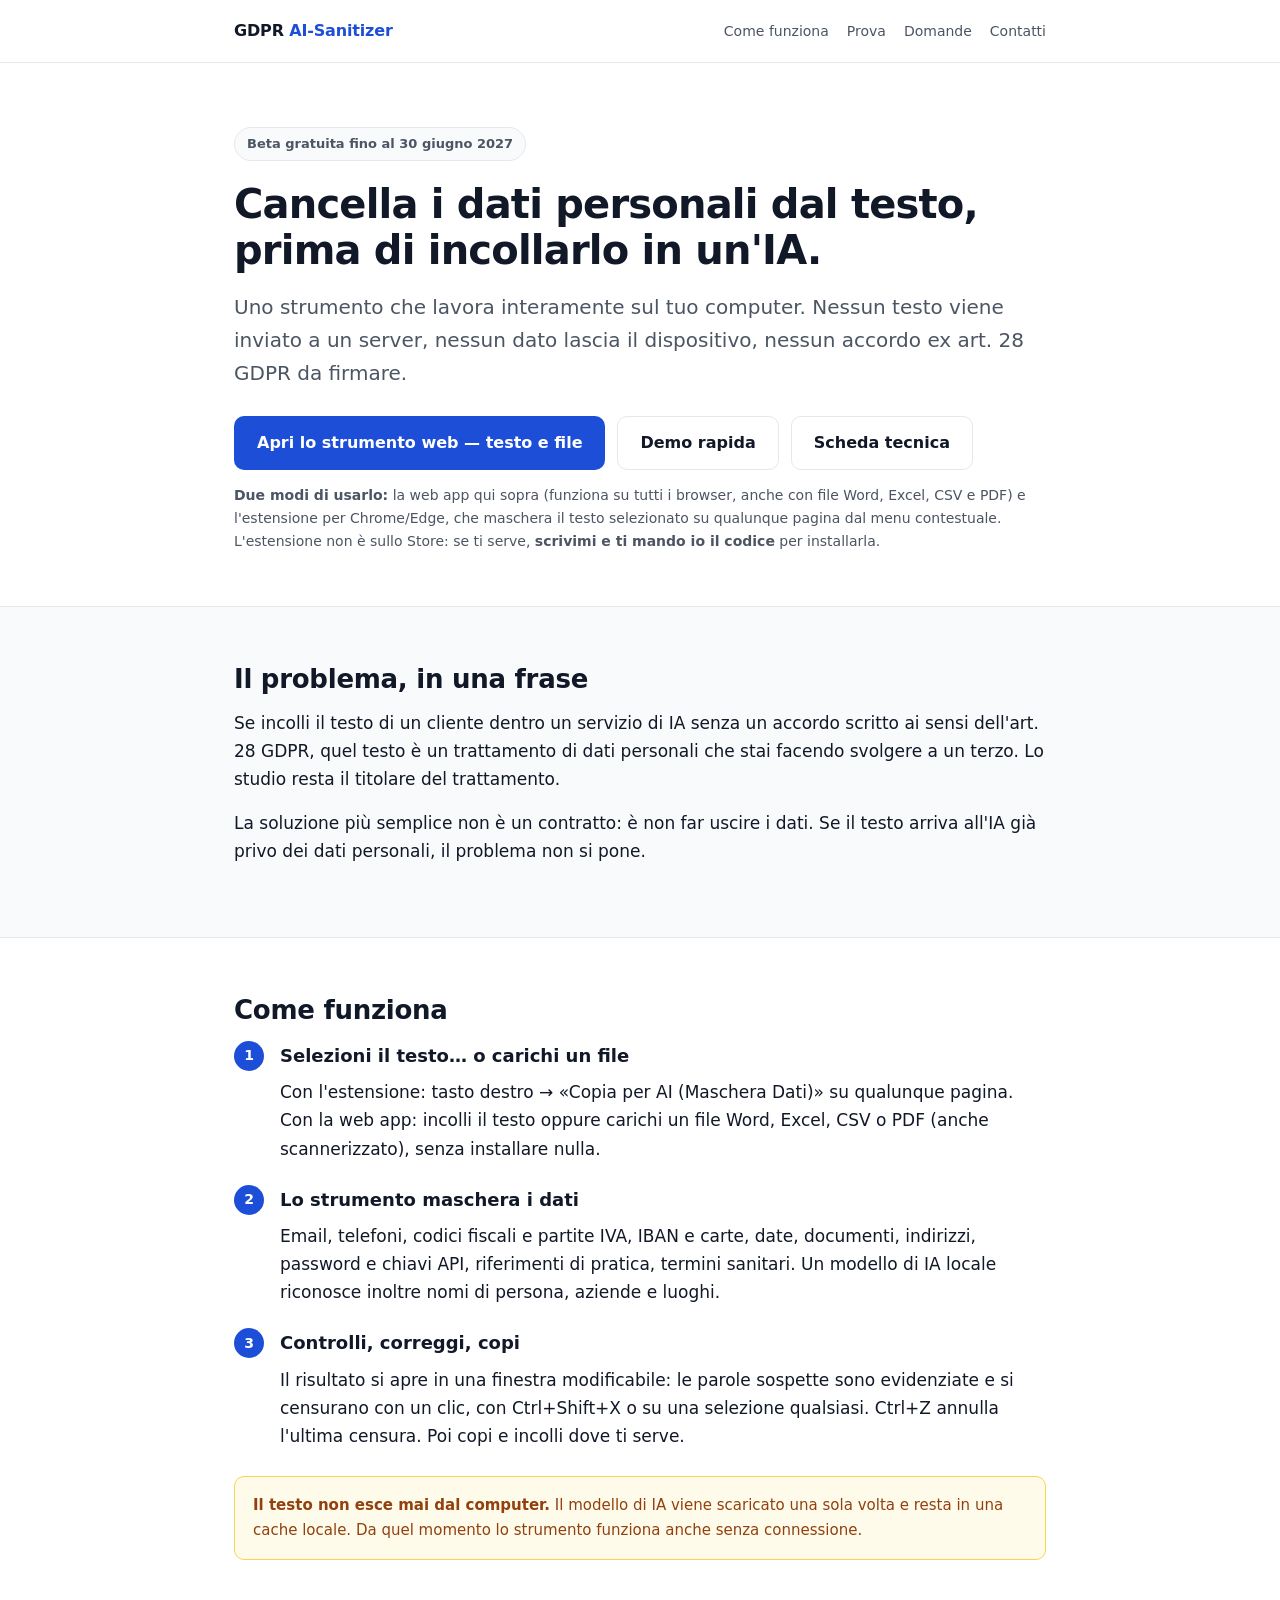
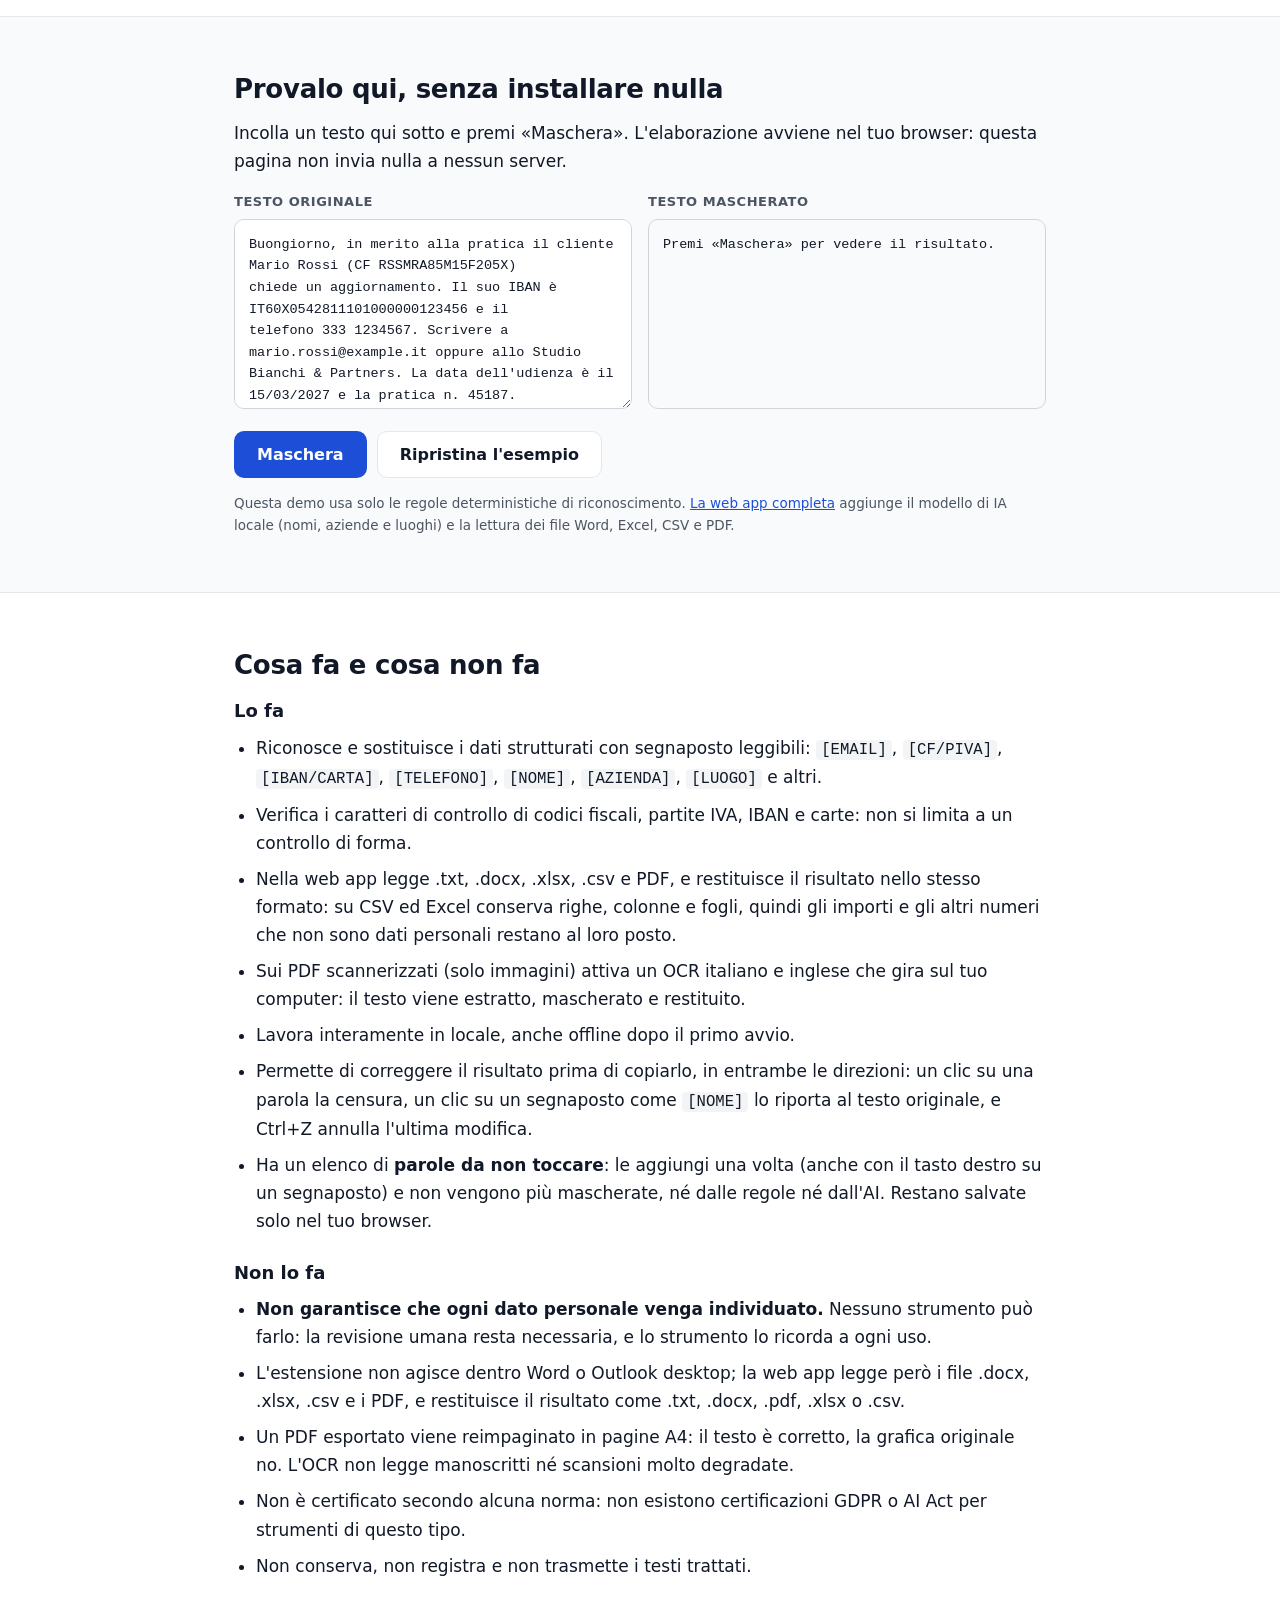
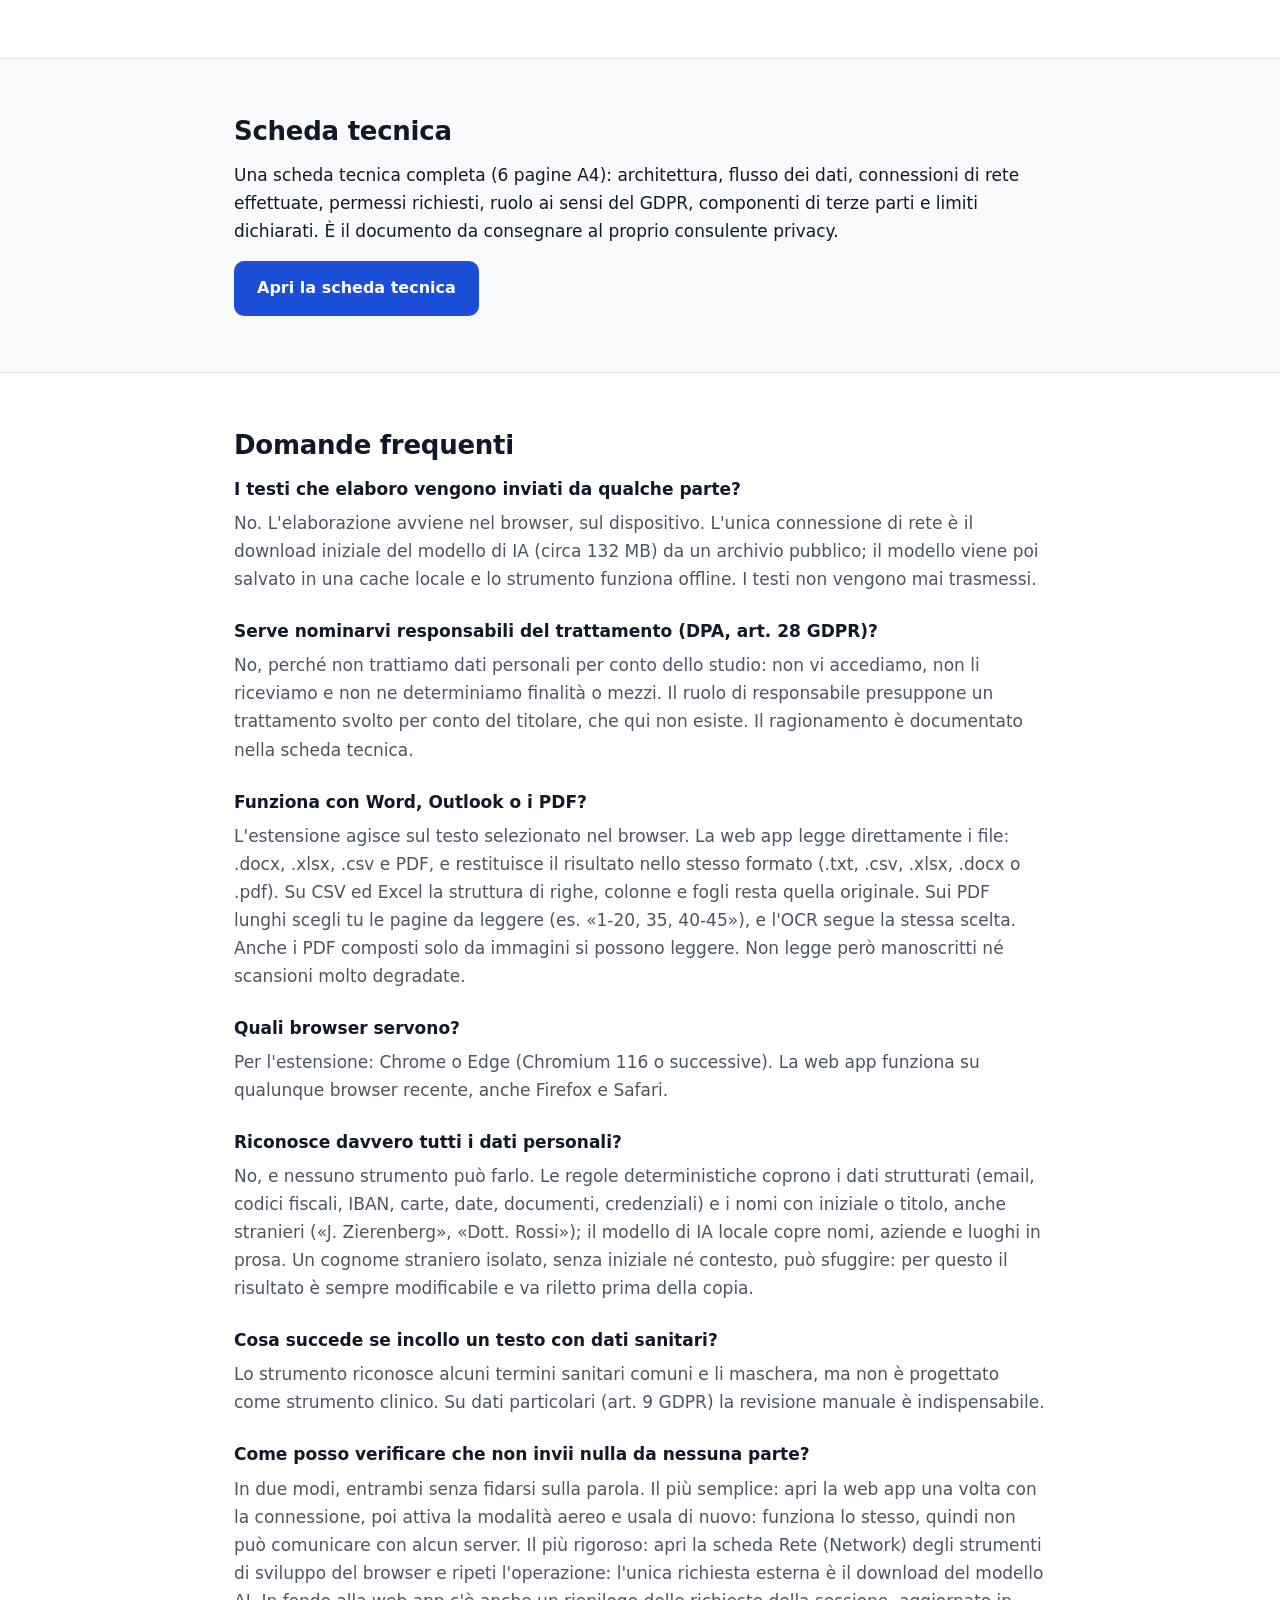
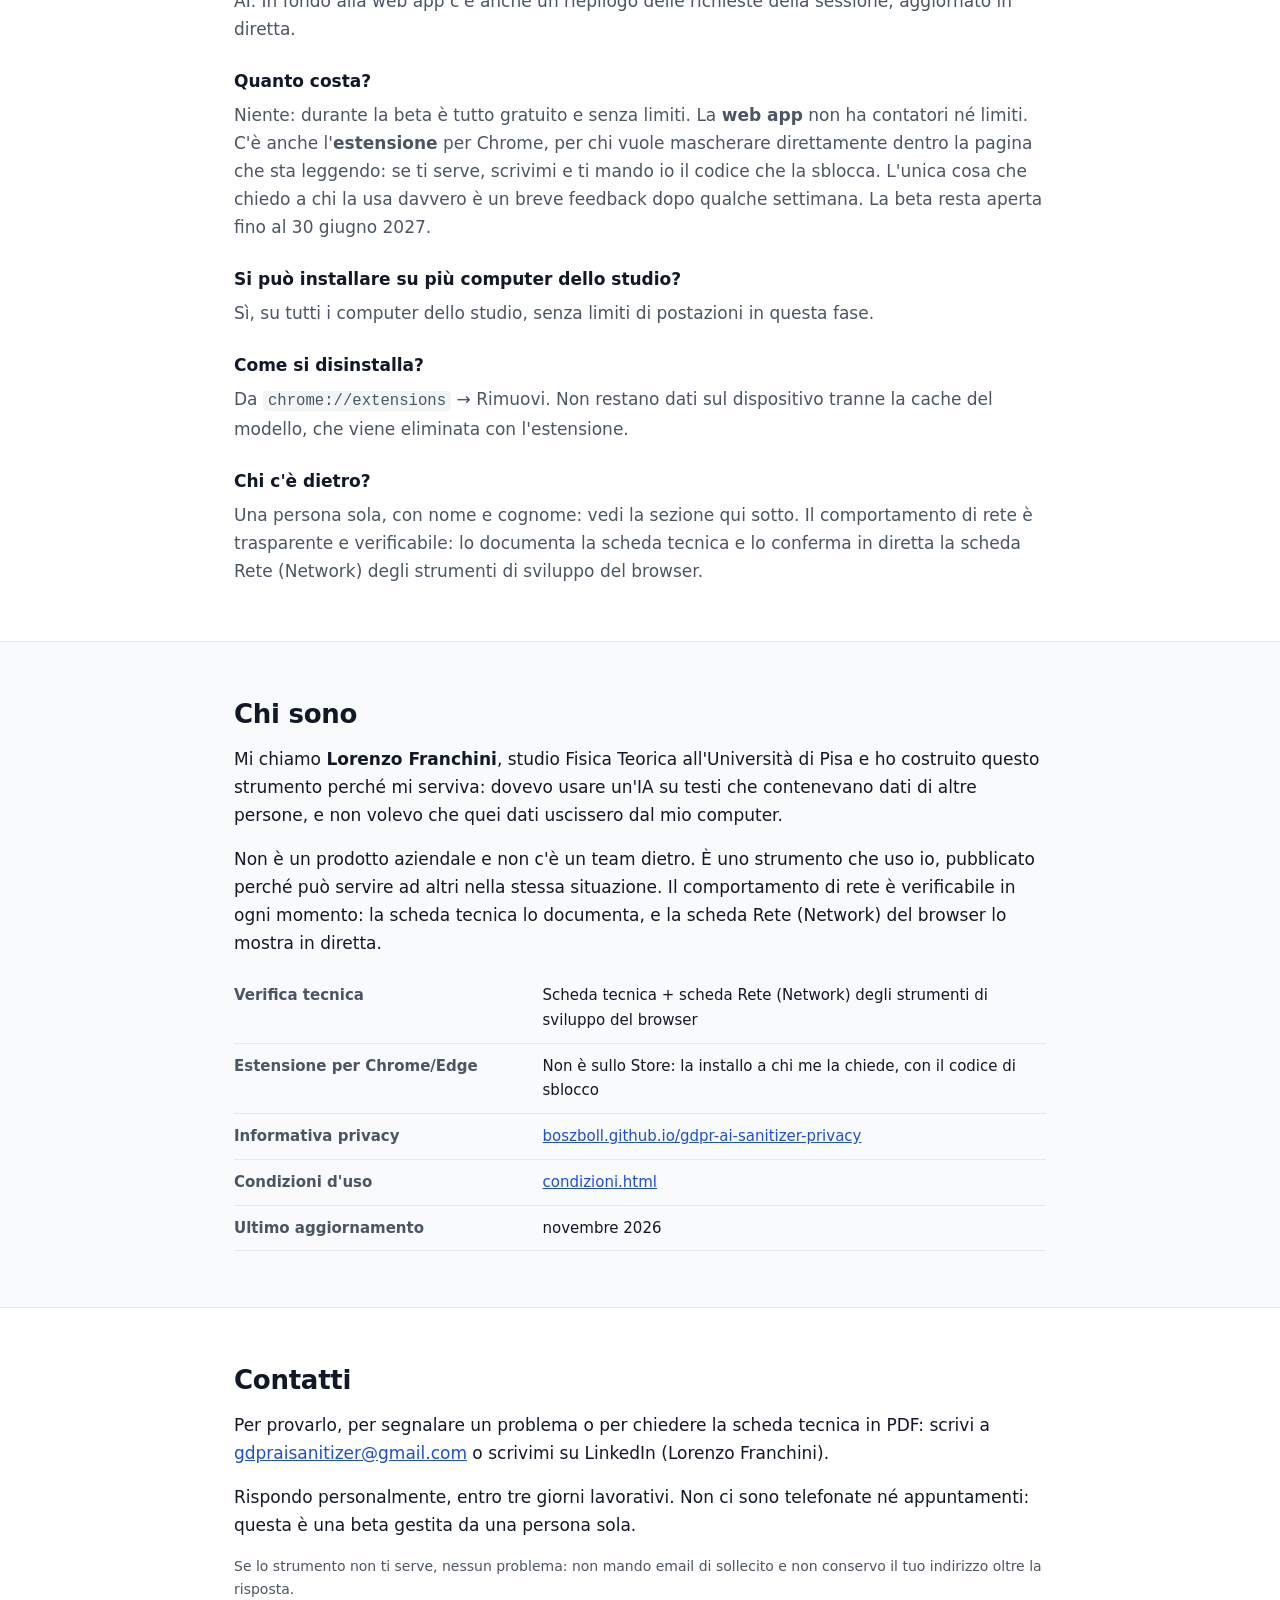
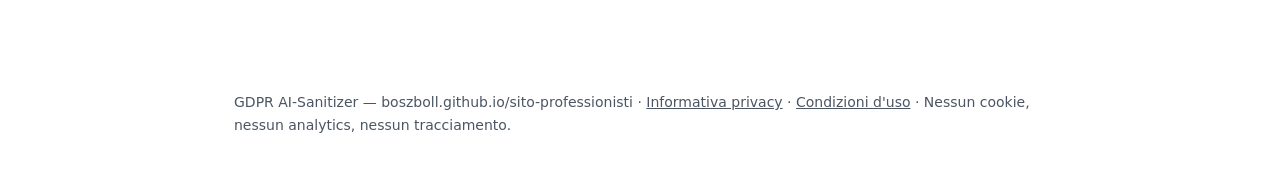
==== commit d83c5b97: "Aggiorna sito per professionisti" ====
--- a/index.html
+++ b/index.html
@@ -8,7 +8,7 @@
   PRIMA DI PUBBLICARE, sostituire i segnaposto:
     Lorenzo Franchini          nome e cognome (es. Mario Rossi)
     Università di Pisa    (es. Università degli Studi di Milano)
-    lorenzo.franchinilf.04@gmail.com         (es. info@tuodominio.it) — MAI una gmail
+    gdpraisanitizer@gmail.com       indirizzo di contatto (indirizzo dedicato, in attesa di un dominio proprio)
     boszboll.github.io/sito-professionisti       (es. gdpr-sanitizer.it)
     novembre 2026     (es. novembre 2026)
 -->
@@ -411,6 +411,7 @@
         <tr><th>Verifica tecnica</th><td>Scheda tecnica + scheda Rete (Network) degli strumenti di sviluppo del browser</td></tr>
         <tr><th>Estensione per Chrome/Edge</th><td>Non è sullo Store: la installo a chi me la chiede, con il codice di sblocco</td></tr>
         <tr><th>Informativa privacy</th><td><a href="https://boszboll.github.io/gdpr-ai-sanitizer-privacy/" rel="noopener noreferrer" target="_blank">boszboll.github.io/gdpr-ai-sanitizer-privacy</a></td></tr>
+        <tr><th>Condizioni d'uso</th><td><a href="condizioni.html">condizioni.html</a></td></tr>
         <tr><th>Ultimo aggiornamento</th><td>novembre 2026</td></tr>
       </table>
     </div>
@@ -441,6 +442,7 @@
   <div class="wrap">
     <p>
       GDPR AI-Sanitizer — boszboll.github.io/sito-professionisti · <a href="https://boszboll.github.io/gdpr-ai-sanitizer-privacy/">Informativa privacy</a> ·
+      <a href="condizioni.html">Condizioni d'uso</a> ·
       Nessun cookie, nessun analytics, nessun tracciamento.
     </p>
   </div>
